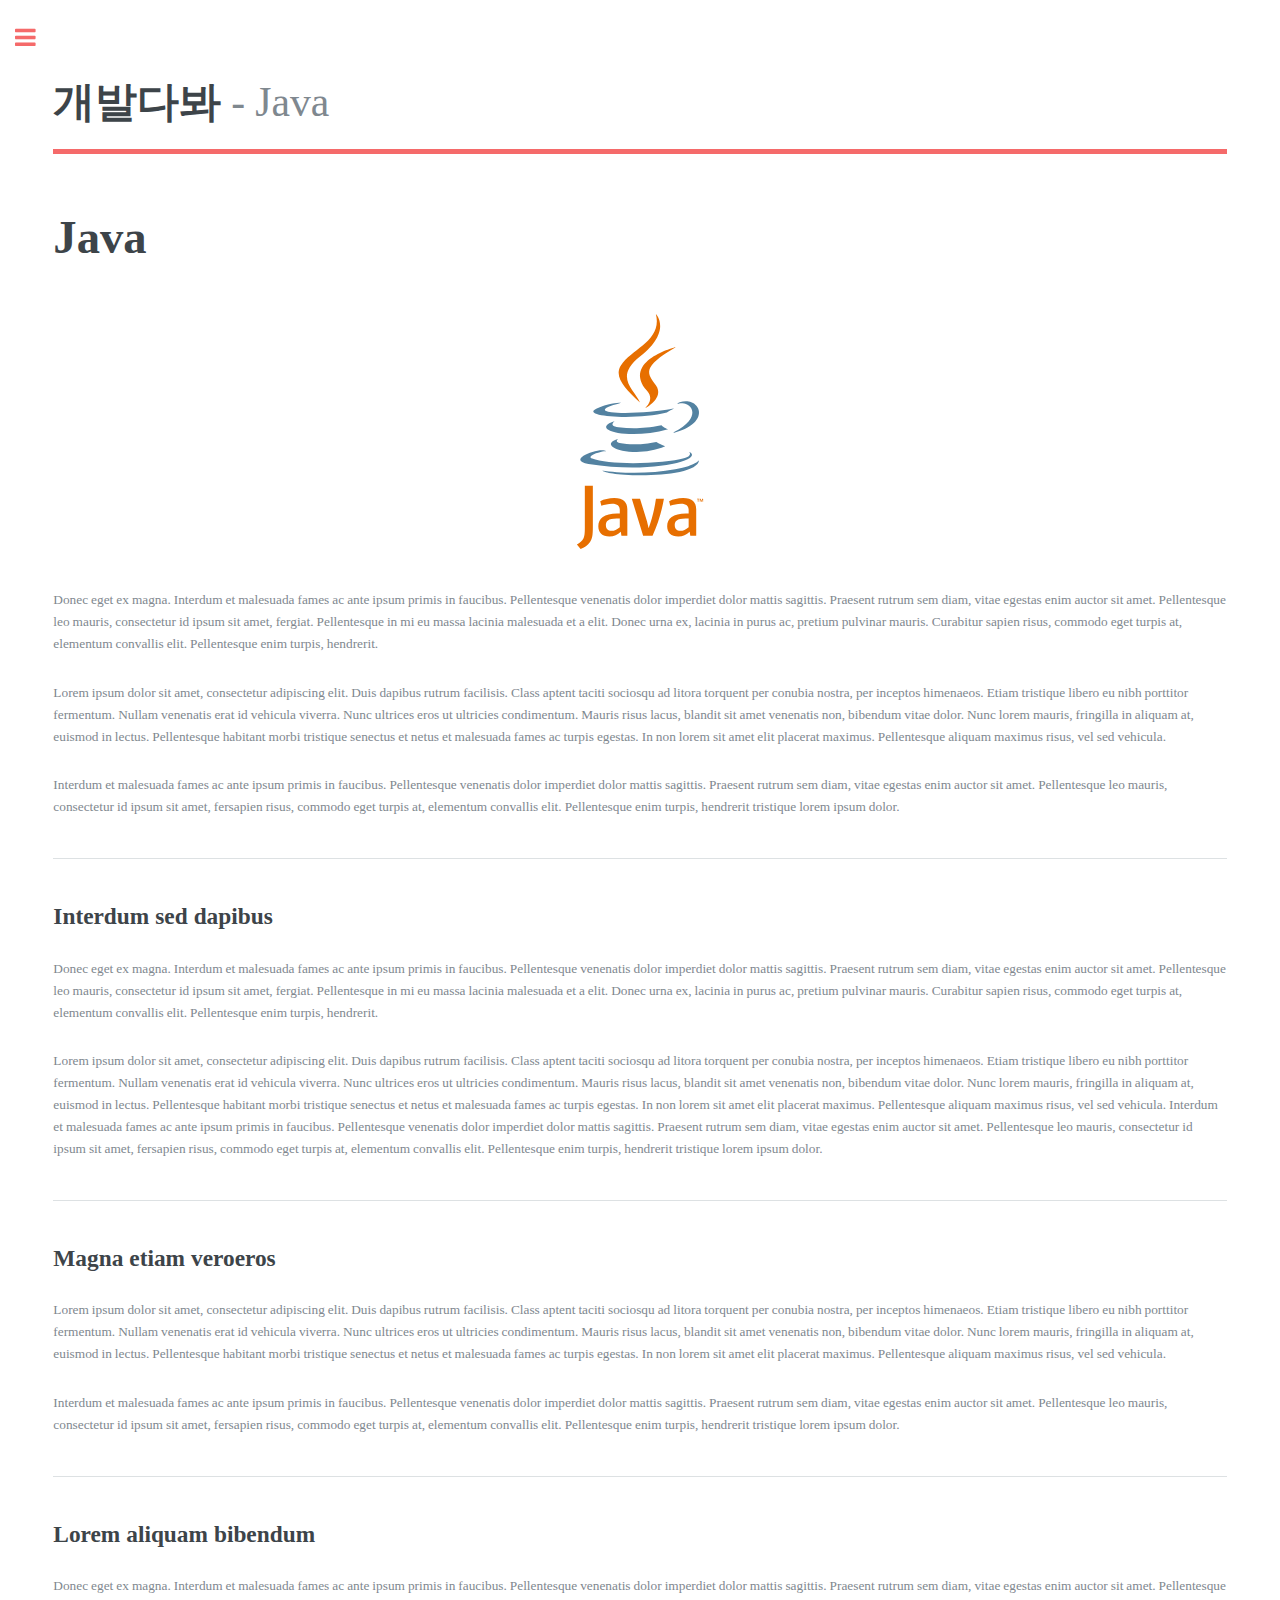
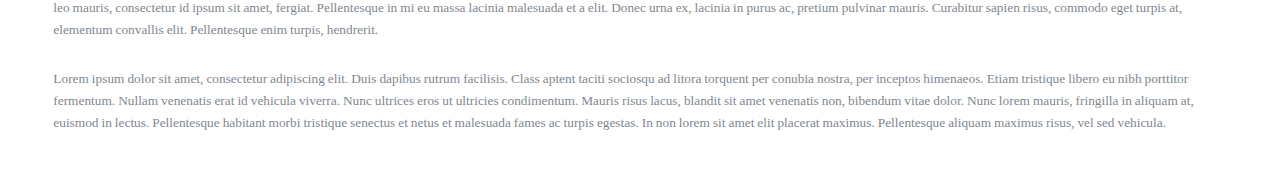
==== java/java_list.html @ fe4079e3 "사이드바메뉴 링크연동완료, 세부페이지 틀완성" ====
<!DOCTYPE HTML>
<!--
	Editorial by HTML5 UP
	html5up.net | @ajlkn
	Free for personal and commercial use under the CCA 3.0 license (html5up.net/license)
-->
<html>
<head>
    <title>개발다봐 - Java</title>
    <meta charset="utf-8"/>
    <meta name="viewport" content="width=device-width, initial-scale=1, user-scalable=no"/>
    <!--[if lte IE 8]>
    <script src="../assets/js/ie/html5shiv.js"></script><![endif]-->
    <link rel="stylesheet" href="../assets/css/main.css"/>
    <!--[if lte IE 9]>
    <link rel="stylesheet" href="../assets/css/ie9.css"/><![endif]-->
    <!--[if lte IE 8]>
    <link rel="stylesheet" href="../assets/css/ie8.css"/><![endif]-->
</head>
<body>

<!-- Wrapper -->
<div id="wrapper">

    <!-- Main -->
    <div id="main">
        <div class="inner">

            <!-- Header -->
            <header id="header">
                <a href="../index.html" class="logo"><strong>개발다봐</strong> - Java</a>
                <!--<ul class="icons">
                    <li><a href="#" class="icon fa-twitter"><span class="label">Twitter</span></a></li>
                    <li><a href="#" class="icon fa-facebook"><span class="label">Facebook</span></a></li>
                    <li><a href="#" class="icon fa-snapchat-ghost"><span class="label">Snapchat</span></a></li>
                    <li><a href="#" class="icon fa-instagram"><span class="label">Instagram</span></a></li>
                    <li><a href="#" class="icon fa-medium"><span class="label">Medium</span></a></li>
                </ul>-->
            </header>

            <!-- Content -->
            <section>
                <header class="main">
                    <h1>Java</h1>
                </header>

                <span class="image main"><img src="../images/java_list.svg" alt=""/></span>

                <p>Donec eget ex magna. Interdum et malesuada fames ac ante ipsum primis in faucibus. Pellentesque
                    venenatis dolor imperdiet dolor mattis sagittis. Praesent rutrum sem diam, vitae egestas enim auctor
                    sit amet. Pellentesque leo mauris, consectetur id ipsum sit amet, fergiat. Pellentesque in mi eu
                    massa lacinia malesuada et a elit. Donec urna ex, lacinia in purus ac, pretium pulvinar mauris.
                    Curabitur sapien risus, commodo eget turpis at, elementum convallis elit. Pellentesque enim turpis,
                    hendrerit.</p>
                <p>Lorem ipsum dolor sit amet, consectetur adipiscing elit. Duis dapibus rutrum facilisis. Class aptent
                    taciti sociosqu ad litora torquent per conubia nostra, per inceptos himenaeos. Etiam tristique
                    libero eu nibh porttitor fermentum. Nullam venenatis erat id vehicula viverra. Nunc ultrices eros ut
                    ultricies condimentum. Mauris risus lacus, blandit sit amet venenatis non, bibendum vitae dolor.
                    Nunc lorem mauris, fringilla in aliquam at, euismod in lectus. Pellentesque habitant morbi tristique
                    senectus et netus et malesuada fames ac turpis egestas. In non lorem sit amet elit placerat maximus.
                    Pellentesque aliquam maximus risus, vel sed vehicula.</p>
                <p>Interdum et malesuada fames ac ante ipsum primis in faucibus. Pellentesque venenatis dolor imperdiet
                    dolor mattis sagittis. Praesent rutrum sem diam, vitae egestas enim auctor sit amet. Pellentesque
                    leo mauris, consectetur id ipsum sit amet, fersapien risus, commodo eget turpis at, elementum
                    convallis elit. Pellentesque enim turpis, hendrerit tristique lorem ipsum dolor.</p>

                <hr class="major"/>

                <h2>Interdum sed dapibus</h2>
                <p>Donec eget ex magna. Interdum et malesuada fames ac ante ipsum primis in faucibus. Pellentesque
                    venenatis dolor imperdiet dolor mattis sagittis. Praesent rutrum sem diam, vitae egestas enim auctor
                    sit amet. Pellentesque leo mauris, consectetur id ipsum sit amet, fergiat. Pellentesque in mi eu
                    massa lacinia malesuada et a elit. Donec urna ex, lacinia in purus ac, pretium pulvinar mauris.
                    Curabitur sapien risus, commodo eget turpis at, elementum convallis elit. Pellentesque enim turpis,
                    hendrerit.</p>
                <p>Lorem ipsum dolor sit amet, consectetur adipiscing elit. Duis dapibus rutrum facilisis. Class aptent
                    taciti sociosqu ad litora torquent per conubia nostra, per inceptos himenaeos. Etiam tristique
                    libero eu nibh porttitor fermentum. Nullam venenatis erat id vehicula viverra. Nunc ultrices eros ut
                    ultricies condimentum. Mauris risus lacus, blandit sit amet venenatis non, bibendum vitae dolor.
                    Nunc lorem mauris, fringilla in aliquam at, euismod in lectus. Pellentesque habitant morbi tristique
                    senectus et netus et malesuada fames ac turpis egestas. In non lorem sit amet elit placerat maximus.
                    Pellentesque aliquam maximus risus, vel sed vehicula. Interdum et malesuada fames ac ante ipsum
                    primis in faucibus. Pellentesque venenatis dolor imperdiet dolor mattis sagittis. Praesent rutrum
                    sem diam, vitae egestas enim auctor sit amet. Pellentesque leo mauris, consectetur id ipsum sit
                    amet, fersapien risus, commodo eget turpis at, elementum convallis elit. Pellentesque enim turpis,
                    hendrerit tristique lorem ipsum dolor.</p>

                <hr class="major"/>

                <h2>Magna etiam veroeros</h2>
                <p>Lorem ipsum dolor sit amet, consectetur adipiscing elit. Duis dapibus rutrum facilisis. Class aptent
                    taciti sociosqu ad litora torquent per conubia nostra, per inceptos himenaeos. Etiam tristique
                    libero eu nibh porttitor fermentum. Nullam venenatis erat id vehicula viverra. Nunc ultrices eros ut
                    ultricies condimentum. Mauris risus lacus, blandit sit amet venenatis non, bibendum vitae dolor.
                    Nunc lorem mauris, fringilla in aliquam at, euismod in lectus. Pellentesque habitant morbi tristique
                    senectus et netus et malesuada fames ac turpis egestas. In non lorem sit amet elit placerat maximus.
                    Pellentesque aliquam maximus risus, vel sed vehicula.</p>
                <p>Interdum et malesuada fames ac ante ipsum primis in faucibus. Pellentesque venenatis dolor imperdiet
                    dolor mattis sagittis. Praesent rutrum sem diam, vitae egestas enim auctor sit amet. Pellentesque
                    leo mauris, consectetur id ipsum sit amet, fersapien risus, commodo eget turpis at, elementum
                    convallis elit. Pellentesque enim turpis, hendrerit tristique lorem ipsum dolor.</p>

                <hr class="major"/>

                <h2>Lorem aliquam bibendum</h2>
                <p>Donec eget ex magna. Interdum et malesuada fames ac ante ipsum primis in faucibus. Pellentesque
                    venenatis dolor imperdiet dolor mattis sagittis. Praesent rutrum sem diam, vitae egestas enim auctor
                    sit amet. Pellentesque leo mauris, consectetur id ipsum sit amet, fergiat. Pellentesque in mi eu
                    massa lacinia malesuada et a elit. Donec urna ex, lacinia in purus ac, pretium pulvinar mauris.
                    Curabitur sapien risus, commodo eget turpis at, elementum convallis elit. Pellentesque enim turpis,
                    hendrerit.</p>
                <p>Lorem ipsum dolor sit amet, consectetur adipiscing elit. Duis dapibus rutrum facilisis. Class aptent
                    taciti sociosqu ad litora torquent per conubia nostra, per inceptos himenaeos. Etiam tristique
                    libero eu nibh porttitor fermentum. Nullam venenatis erat id vehicula viverra. Nunc ultrices eros ut
                    ultricies condimentum. Mauris risus lacus, blandit sit amet venenatis non, bibendum vitae dolor.
                    Nunc lorem mauris, fringilla in aliquam at, euismod in lectus. Pellentesque habitant morbi tristique
                    senectus et netus et malesuada fames ac turpis egestas. In non lorem sit amet elit placerat maximus.
                    Pellentesque aliquam maximus risus, vel sed vehicula.</p>

            </section>

        </div>
    </div>

    <!-- Sidebar -->
    <div id="sidebar">
        <div class="inner">

            <!-- Search -->
            <section id="search" class="alt">
                <form method="post" action="#">
                    <input type="text" name="query" id="query" placeholder="Search"/>
                </form>
            </section>

            <!-- Menu -->
            <nav id="menu">
                <header class="major">
                    <h2>Menu</h2>
                </header>
                <ul>
                    <li><a href="../index.html">Homepage</a></li>
                    <li>
                        <span class="opener">Kotlin</span>
                        <ul>
                            <li><a href="../kotlin/kotlin_list.html">Kotlin 소개</a></li>
                            <li><a href="https://kotlinlang.org/docs/tutorials/">튜토리얼 (영어)</a></li>
                            <li><a href="http://import.re/kotlin_on_android/#1">허재위의 코틀린 설명 (한글)</a></li>
                            <li>
                                <a href="https://docs.google.com/document/d/1ReS3ep-hjxWA8kZi0YqDbEhCqTt29hG8P44aA9W0DM8/edit#heading=h.qaif7to7hypj">JakeWharton의
                                    문서 (영어)</a></li>
                            <li><a href="https://antonioleiva.com/kotlin/">Antonio Leiva의 강의 (영어)</a></li>
                        </ul>
                    </li>
                    <li>
                        <span class="opener">Scala</span>
                        <ul>
                            <li><a href="../scala/scala_list.html">Scala 소개</a></li>
                            <li><a href="http://docs.scala-lang.org/ko/tutorials/scala-for-java-programmers.html">튜토리얼
                                (한글)</a></li>
                            <li><a href="http://www.scala-lang.org/api/current/scala/index.html">API Docs (영어)</a></li>
                            <li><a href="https://twitter.github.io/scala_school/ko/">스칼라학교 (한글)</a></li>
                        </ul>
                    </li>
                    <li>
                        <span class="opener">Java</span>
                        <ul>
                            <li><a href="java_list.html">Java 소개</a></li>
                            <li><a href="http://docs.oracle.com/javase/tutorial/">튜토리얼 (오라클 - 영어)</a></li>
                            <li><a href="https://github.com/yakmoz/ref/blob/master/java/java%208%20tutorial.md">튜토리얼
                                (Java 8 - 한글)</a></li>
                            <li><a href="http://silverbullet.tistory.com/entry/java-%EA%B0%95%EC%A2%8C">자바정보 총 정리 사이트
                                (한글)</a></li>
                            <li><a href="http://50001.com/sub/forstart.htm">비전공자를 위한 자바 글 (한글)</a></li>
                            <li><a href="https://opentutorials.org/course/1223">생활코딩 (한글)</a></li>
                            <li><a href="http://cris.joongbu.ac.kr/course/java/">실전예제로 배우는 자바 프로그래밍 (한글)</a></li>
                            <!-- Framework -->
                            <hr>
                            Framework
                            <li><a href="http://ooz.co.kr/170">Spring Framework 배우기 (한글)</a></li>
                            <li>
                                <a href="http://iam1492.tistory.com/entry/Play-framework%EC%9C%BC%EB%A1%9C-%EB%B8%94%EB%A1%9C%EA%B7%B8-%EA%B0%9C%EB%B0%9C%ED%95%98%EA%B8%B0-1">Play
                                    Framework 배우기 (한글)</a></li>
                        </ul>
                    </li>
                    <li>
                        <span class="opener">JavaScript</span>
                        <ul>
                            <!-- JavaScript -->
                            <li><a href="../javascript/javascript_list.html">JavaScript 소개</a></li>
                            <li><a href="https://developer.mozilla.org/ko/docs/A_re-introduction_to_JavaScript">MDN -
                                자바스크립트 재입문 (한글지원)</a></li>
                            <li><a href="https://opentutorials.org/course/743">JavaScript 생활코딩 (한글)</a></li>
                            <li><a href="https://www.w3schools.com/js/">JavaScript W3School - 튜토리얼 (영어)</a></li>

                            <!-- JQuery -->
                            <hr>
                            JQuery
                            <li><a href="http://api.jquery.com/">JQuery API 홈페이지 (영어)</a></li>
                            <li><a href="https://opentutorials.org/course/53">JQuery 생활코딩 (한글)</a></li>
                            <li><a href="https://www.w3schools.com/jquery/">JQuery W3School - 튜토리얼 (영어)</a></li>

                            <!-- Angular JS -->
                            <hr>
                            Angular JS
                            <li><a href="http://visualize.tistory.com/442">Angular JS 란? (한글)</a></li>
                            <li><a href="https://angular.io/docs/ts/latest/quickstart.html">Angular JS 튜토리얼 (영어)</a>
                            </li>
                            <li><a href="https://www.w3schools.com/angular/default.asp">Angular JS W3School - 튜토리얼
                                (영어)</a></li>

                            <!-- React JS -->
                            <hr>
                            React JS
                            <li><a href="https://velopert.com/reactjs-tutorials">React JS 강좌 (한글)</a></li>
                            <li><a href="https://facebook.github.io/react/tutorial/tutorial.html">React JS 튜토리얼(영어)</a>
                            </li>

                            <!-- Vue JS -->
                            <hr>
                            Vue JS
                            <li><a href="https://kr.vuejs.org/v2/guide/">Vue JS 시작하기 (한글)</a></li>
                            <li><a href="https://velopert.com/vuejs-tutorials">Vue JS 강좌 (한글)</a></li>

                            <!-- Node JS -->
                            <hr>
                            Node JS
                            <li><a href="https://nodejs.org/ko/docs/">Node JS 튜토리얼(한글)</a></li>
                            <li><a href="https://velopert.com/node-js-tutorials">Node JS 와 Express JS 강좌 (한글)</a></li>

                            <!-- SASS -->
                            <hr>
                            SASS
                            <li><a href="https://velopert.com/1712">SASS 란? (한글)</a></li>
                        </ul>
                    </li>
                    <li>
                        <span class="opener">Python</span>
                        <ul>
                            <li><a href="../python/python_list.html">Python 소개</a></li>
                            <li><a href="https://tutorial.djangogirls.org/ko/python_introduction/">Python 시작하기 (한글)</a>
                            </li>
                            <li><a href="https://www.codecademy.com/ko/tracks/python-ko">Python 코드아카데미 (한글)</a></li>
                            <li>
                                <a href="https://www.inflearn.com/course/%ED%8C%8C%EC%9D%B4%EC%8D%AC-%EA%B0%95%EC%A2%8C/">Python
                                    강좌 (한글, 영상)</a></li>
                            <li><a href="http://byteofpython-korean.sourceforge.net/byte_of_python.html">A Byte of
                                Python (한글)</a></li>
                            <li><a href="https://www.youtube.com/watch?v=wnV7v93S9HQ">Python 유튜브 강좌 (한글, 영상)</a></li>

                            <!-- Framework -->
                            <hr>
                            Framework
                            <li><a href="https://tutorial.djangogirls.org/ko/django/">Django Framework 란? (한글)</a></li>
                        </ul>
                    </li>
                    <li>
                        <span class="opener">PHP</span>
                        <ul>
                            <li><a href="../php/php_list.html">PHP 소개</a></li>
                            <li><a href="https://opentutorials.org/index.php/course/62">PHP 생활코딩 (한글)</a></li>
                            <li><a href="https://www.w3schools.com/php/default.asp">PHP 5 W3School 튜토리얼 (영어)</a></li>
                            <li><a href="http://www.tutorialspoint.com/php7/">PHP 7 튜토리얼 (영어)</a></li>
                            <li><a href="https://www.codecademy.com/learn/php">PHP 코드아카데미 (영어)</a></li>

                            <!-- Framework -->
                            <hr>
                            Framework
                            <li><a href="https://www.slideshare.net/findstar/xecon2014-laravel">Laravel Framework 란? (한글, 실습가능)</a></li>
                            <li><a href="https://laravel.com/docs/5.4/">Laravel Framework (영어, 업데이트반영이 빠름)</a></li>
                            <li><a href="https://www.laravel.co.kr/">Laravel 코리아 (한글, 업데이트반영이 늦음)</a></li>
                            <li><a href="https://laravel.kr/">Laravel 코리아 커뮤니티 (한글, 업데이트반영이 늦음)</a></li>
                        </ul>
                    </li>
                </ul>
            </nav>

            <!-- Section -->
            <section>
                <header class="major">
                    <h2>개발 작업물</h2>
                </header>
                <div class="mini-posts">
                    <article>
                        <a href="https://play.google.com/store/apps/details?id=com.jjsoft.android.simplescheduler&hl=ko"
                           class="image"><img src="../images/simple_scheduler.webp" alt=""/></a>
                        <p>안드로이드 어플 - 심간표(심플 시간표)</p>
                    </article>
                    <!--<article>
                        <a href="#" class="image"><img src="images/pic08.jpg" alt=""/></a>
                        <p>안드로이드 어플</p>
                    </article>
                    <article>
                        <a href="#" class="image"><img src="images/pic09.jpg" alt=""/></a>
                        <p>안드로이드 어플 - 심간표</p>
                    </article>-->
                </div>
                <!--<ul class="actions">
                    <li><a href="#" class="button">More</a></li>
                </ul>-->
            </section>

            <!-- Section -->
            <section>
                <header class="major">
                    <h2>개발자 정보</h2>
                </header>
                <p>가천대학교를 다니는 컴퓨터공학과 학생입니다. IT 산업체를 다니며 실력을 쌓았습니다.</p>
                <div> 사용 경력 <br/>
                    Microsoft SQL Server, MySQL, MariaDB, PostgreSQL, SQLite 데이터베이스 사용 경력 有 <br/>
                    PowerBuilder 프로그램 전문적으로 개발 및 유지보수 능숙 <br/>
                    Android App(안드로이드 앱) 전문적으로 개발 및 유지보수 가능 <br/>
                    윈도우프로그램 (C#...etc) 개발 및 유지보수 가능 <br/>
                    HTML, CSS, Java(Spring Framework), JavaScript, PHP 개발 및 유지보수 가능 <br/>
                    Scala(Play Framework), Kotlin(Android) 개발 및 유지보수 가능 <br/>
                    ERP, WMS, SAP 등의 기업용 프로그램과의 연동 경험 다수 보유
                </div>
                <br/>
                <ul class="contact">
                    <li class="fa-envelope-o"><a href="#">jerryjung2929@gmail.com</a></li>
                    <li class="fa-phone">(010) 0000-0000</li>
                    <li class="fa-home">대한민국 경기도 수원시<br/>
                        어딘가..
                    </li>
                </ul>
            </section>

            <!-- Footer -->
            <footer id="footer">
                <p class="copyright">&copy; <a href="https://html5up.net">HTML5 UP</a> 에서 제공하는 오픈소스 템플릿을 사용하였습니다.</p>
            </footer>

        </div>
    </div>
</div>

<!-- Scripts -->
<script src="../assets/js/jquery.min.js"></script>
<script src="../assets/js/skel.min.js"></script>
<script src="../assets/js/util.js"></script>
<!--[if lte IE 8]>
<script src="../assets/js/ie/respond.min.js"></script><![endif]-->
<script src="../assets/js/main.js"></script>

</body>
</html>
---- assets/css/main.css ----
@import url(font-awesome.min.css);
@import url("https://fonts.googleapis.com/css?family=Open+Sans:400,600,400italic,600italic|Roboto+Slab:400,700");

/*
	Editorial by HTML5 UP
	html5up.net | @ajlkn
	Free for personal and commercial use under the CCA 3.0 license (html5up.net/license)
*/

/* Reset */

html, body, div, span, applet, object, iframe, h1, h2, h3, h4, h5, h6, p, blockquote, pre, a, abbr, acronym, address, big, cite, code, del, dfn, em, img, ins, kbd, q, s, samp, small, strike, strong, sub, sup, tt, var, b, u, i, center, dl, dt, dd, ol, ul, li, fieldset, form, label, legend, table, caption, tbody, tfoot, thead, tr, th, td, article, aside, canvas, details, embed, figure, figcaption, footer, header, hgroup, menu, nav, output, ruby, section, summary, time, mark, audio, video {
    margin: 0;
    padding: 0;
    border: 0;
    font-size: 100%;
    font: inherit;
    vertical-align: baseline;
}

article, aside, details, figcaption, figure, footer, header, hgroup, menu, nav, section {
    display: block;
}

body {
    line-height: 1;
}

ol, ul {
    list-style: none;
}

blockquote, q {
    quotes: none;
}

blockquote:before, blockquote:after, q:before, q:after {
    content: '';
    content: none;
}

table {
    border-collapse: collapse;
    border-spacing: 0;
}

body {
    -webkit-text-size-adjust: none;
}

/* Box Model */

*, *:before, *:after {
    -moz-box-sizing: border-box;
    -webkit-box-sizing: border-box;
    box-sizing: border-box;
}

/* Grid */

.row {
    border-bottom: solid 1px transparent;
    -moz-box-sizing: border-box;
    -webkit-box-sizing: border-box;
    box-sizing: border-box;
}

.row > * {
    float: left;
    -moz-box-sizing: border-box;
    -webkit-box-sizing: border-box;
    box-sizing: border-box;
}

.row:after, .row:before {
    content: '';
    display: block;
    clear: both;
    height: 0;
}

.row.uniform > * > :first-child {
    margin-top: 0;
}

.row.uniform > * > :last-child {
    margin-bottom: 0;
}

.row.\30 \25 > * {
    padding: 0 0 0 0em;
}

.row.\30 \25 {
    margin: 0 0 -1px 0em;
}

.row.uniform.\30 \25 > * {
    padding: 0em 0 0 0em;
}

.row.uniform.\30 \25 {
    margin: 0em 0 -1px 0em;
}

.row > * {
    padding: 0 0 0 1.5em;
}

.row {
    margin: 0 0 -1px -1.5em;
}

.row.uniform > * {
    padding: 1.5em 0 0 1.5em;
}

.row.uniform {
    margin: -1.5em 0 -1px -1.5em;
}

.row.\32

00
\25 > * {
    padding: 0 0 0 3em;
}

.row.\32

00
\25 {
    margin: 0 0 -1px -3em;
}

.row.uniform.\32

00
\25 > * {
    padding: 3em 0 0 3em;
}

.row.uniform.\32

00
\25 {
    margin: -3em 0 -1px -3em;
}

.row.\31

50
\25 > * {
    padding: 0 0 0 2.25em;
}

.row.\31

50
\25 {
    margin: 0 0 -1px -2.25em;
}

.row.uniform.\31

50
\25 > * {
    padding: 2.25em 0 0 2.25em;
}

.row.uniform.\31

50
\25 {
    margin: -2.25em 0 -1px -2.25em;
}

.row.\35

0
\25 > * {
    padding: 0 0 0 0.75em;
}

.row.\35

0
\25 {
    margin: 0 0 -1px -0.75em;
}

.row.uniform.\35

0
\25 > * {
    padding: 0.75em 0 0 0.75em;
}

.row.uniform.\35

0
\25 {
    margin: -0.75em 0 -1px -0.75em;
}

.row.\32

5
\25 > * {
    padding: 0 0 0 0.375em;
}

.row.\32

5
\25 {
    margin: 0 0 -1px -0.375em;
}

.row.uniform.\32

5
\25 > * {
    padding: 0.375em 0 0 0.375em;
}

.row.uniform.\32

5
\25 {
    margin: -0.375em 0 -1px -0.375em;
}

.\31

2
u, .\31

2
u\24 {
    width: 100%;
    clear: none;
    margin-left: 0;
}

.\31

1
u, .\31

1
u\24 {
    width: 91.6666666667%;
    clear: none;
    margin-left: 0;
}

.\31

0
u, .\31

0
u\24 {
    width: 83.3333333333%;
    clear: none;
    margin-left: 0;
}

.\39 u, .\39 u\24 {
    width: 75%;
    clear: none;
    margin-left: 0;
}

.\38 u, .\38 u\24 {
    width: 66.6666666667%;
    clear: none;
    margin-left: 0;
}

.\37 u, .\37 u\24 {
    width: 58.3333333333%;
    clear: none;
    margin-left: 0;
}

.\36 u, .\36 u\24 {
    width: 50%;
    clear: none;
    margin-left: 0;
}

.\35 u, .\35 u\24 {
    width: 41.6666666667%;
    clear: none;
    margin-left: 0;
}

.\34 u, .\34 u\24 {
    width: 33.3333333333%;
    clear: none;
    margin-left: 0;
}

.\33 u, .\33 u\24 {
    width: 25%;
    clear: none;
    margin-left: 0;
}

.\32 u, .\32 u\24 {
    width: 16.6666666667%;
    clear: none;
    margin-left: 0;
}

.\31 u, .\31 u\24 {
    width: 8.3333333333%;
    clear: none;
    margin-left: 0;
}

.\31

2
u\24 + *,
.\31

1
u\24 + *,
.\31

0
u\24 + *,
.\39 u\24 + *,
.\38 u\24 + *,
.\37 u\24 + *,
.\36 u\24 + *,
.\35 u\24 + *,
.\34 u\24 + *,
.\33 u\24 + *,
.\32 u\24 + *,
.\31 u\24 + * {
    clear: left;
}

.\-11u {
    margin-left: 91.66667%;
}

.\-10u {
    margin-left: 83.33333%;
}

.\-9u {
    margin-left: 75%;
}

.\-8u {
    margin-left: 66.66667%;
}

.\-7u {
    margin-left: 58.33333%;
}

.\-6u {
    margin-left: 50%;
}

.\-5u {
    margin-left: 41.66667%;
}

.\-4u {
    margin-left: 33.33333%;
}

.\-3u {
    margin-left: 25%;
}

.\-2u {
    margin-left: 16.66667%;
}

.\-1u {
    margin-left: 8.33333%;
}

@media screen and (max-width: 1680px) {

    .row > * {
        padding: 0 0 0 1.5em;
    }

    .row {
        margin: 0 0 -1px -1.5em;
    }

    .row.uniform > * {
        padding: 1.5em 0 0 1.5em;
    }

    .row.uniform {
        margin: -1.5em 0 -1px -1.5em;
    }

    .row.\32

00\25 > * {
      padding: 0 0 0 3em;
  }

    .row.\32

00\25 {
      margin: 0 0 -1px -3em;
  }

    .row.uniform.\32

00\25 > * {
      padding: 3em 0 0 3em;
  }

    .row.uniform.\32

00\25 {
      margin: -3em 0 -1px -3em;
  }

    .row.\31

50\25 > * {
      padding: 0 0 0 2.25em;
  }

    .row.\31

50\25 {
      margin: 0 0 -1px -2.25em;
  }

    .row.uniform.\31

50\25 > * {
      padding: 2.25em 0 0 2.25em;
  }

    .row.uniform.\31

50\25 {
      margin: -2.25em 0 -1px -2.25em;
  }

    .row.\35

0\25 > * {
     padding: 0 0 0 0.75em;
 }

    .row.\35

0\25 {
     margin: 0 0 -1px -0.75em;
 }

    .row.uniform.\35

0\25 > * {
     padding: 0.75em 0 0 0.75em;
 }

    .row.uniform.\35

0\25 {
     margin: -0.75em 0 -1px -0.75em;
 }

    .row.\32

5\25 > * {
     padding: 0 0 0 0.375em;
 }

    .row.\32

5\25 {
     margin: 0 0 -1px -0.375em;
 }

    .row.uniform.\32

5\25 > * {
     padding: 0.375em 0 0 0.375em;
 }

    .row.uniform.\32

5\25 {
     margin: -0.375em 0 -1px -0.375em;
 }

    .\31

2u\28xlarge\29, .\31

2u\24\28xlarge\29 {
     width: 100%;
     clear: none;
     margin-left: 0;
 }

    .\31

1u\28xlarge\29, .\31

1u\24\28xlarge\29 {
     width: 91.6666666667%;
     clear: none;
     margin-left: 0;
 }

    .\31

0u\28xlarge\29, .\31

0u\24\28xlarge\29 {
     width: 83.3333333333%;
     clear: none;
     margin-left: 0;
 }

    .\39 u\28xlarge\29, .\39 u\24\28xlarge\29 {
        width: 75%;
        clear: none;
        margin-left: 0;
    }

    .\38 u\28xlarge\29, .\38 u\24\28xlarge\29 {
        width: 66.6666666667%;
        clear: none;
        margin-left: 0;
    }

    .\37 u\28xlarge\29, .\37 u\24\28xlarge\29 {
        width: 58.3333333333%;
        clear: none;
        margin-left: 0;
    }

    .\36 u\28xlarge\29, .\36 u\24\28xlarge\29 {
        width: 50%;
        clear: none;
        margin-left: 0;
    }

    .\35 u\28xlarge\29, .\35 u\24\28xlarge\29 {
        width: 41.6666666667%;
        clear: none;
        margin-left: 0;
    }

    .\34 u\28xlarge\29, .\34 u\24\28xlarge\29 {
        width: 33.3333333333%;
        clear: none;
        margin-left: 0;
    }

    .\33 u\28xlarge\29, .\33 u\24\28xlarge\29 {
        width: 25%;
        clear: none;
        margin-left: 0;
    }

    .\32 u\28xlarge\29, .\32 u\24\28xlarge\29 {
        width: 16.6666666667%;
        clear: none;
        margin-left: 0;
    }

    .\31 u\28xlarge\29, .\31 u\24\28xlarge\29 {
        width: 8.3333333333%;
        clear: none;
        margin-left: 0;
    }

    .\31

2u\24\28xlarge\29 + *,
 .\31

1u\24\28xlarge\29 + *,
 .\31

0u\24\28xlarge\29 + *,
 .\39 u\24\28xlarge\29 + *,
 .\38 u\24\28xlarge\29 + *,
 .\37 u\24\28xlarge\29 + *,
 .\36 u\24\28xlarge\29 + *,
 .\35 u\24\28xlarge\29 + *,
 .\34 u\24\28xlarge\29 + *,
 .\33 u\24\28xlarge\29 + *,
 .\32 u\24\28xlarge\29 + *,
 .\31 u\24\28xlarge\29 + * {
     clear: left;
 }

    .\-11u\28xlarge\29 {
        margin-left: 91.66667%;
    }

    .\-10u\28xlarge\29 {
        margin-left: 83.33333%;
    }

    .\-9u\28xlarge\29 {
        margin-left: 75%;
    }

    .\-8u\28xlarge\29 {
        margin-left: 66.66667%;
    }

    .\-7u\28xlarge\29 {
        margin-left: 58.33333%;
    }

    .\-6u\28xlarge\29 {
        margin-left: 50%;
    }

    .\-5u\28xlarge\29 {
        margin-left: 41.66667%;
    }

    .\-4u\28xlarge\29 {
        margin-left: 33.33333%;
    }

    .\-3u\28xlarge\29 {
        margin-left: 25%;
    }

    .\-2u\28xlarge\29 {
        margin-left: 16.66667%;
    }

    .\-1u\28xlarge\29 {
        margin-left: 8.33333%;
    }

}

@media screen and (max-width: 1280px) {

    .row > * {
        padding: 0 0 0 1.5em;
    }

    .row {
        margin: 0 0 -1px -1.5em;
    }

    .row.uniform > * {
        padding: 1.5em 0 0 1.5em;
    }

    .row.uniform {
        margin: -1.5em 0 -1px -1.5em;
    }

    .row.\32

00\25 > * {
      padding: 0 0 0 3em;
  }

    .row.\32

00\25 {
      margin: 0 0 -1px -3em;
  }

    .row.uniform.\32

00\25 > * {
      padding: 3em 0 0 3em;
  }

    .row.uniform.\32

00\25 {
      margin: -3em 0 -1px -3em;
  }

    .row.\31

50\25 > * {
      padding: 0 0 0 2.25em;
  }

    .row.\31

50\25 {
      margin: 0 0 -1px -2.25em;
  }

    .row.uniform.\31

50\25 > * {
      padding: 2.25em 0 0 2.25em;
  }

    .row.uniform.\31

50\25 {
      margin: -2.25em 0 -1px -2.25em;
  }

    .row.\35

0\25 > * {
     padding: 0 0 0 0.75em;
 }

    .row.\35

0\25 {
     margin: 0 0 -1px -0.75em;
 }

    .row.uniform.\35

0\25 > * {
     padding: 0.75em 0 0 0.75em;
 }

    .row.uniform.\35

0\25 {
     margin: -0.75em 0 -1px -0.75em;
 }

    .row.\32

5\25 > * {
     padding: 0 0 0 0.375em;
 }

    .row.\32

5\25 {
     margin: 0 0 -1px -0.375em;
 }

    .row.uniform.\32

5\25 > * {
     padding: 0.375em 0 0 0.375em;
 }

    .row.uniform.\32

5\25 {
     margin: -0.375em 0 -1px -0.375em;
 }

    .\31

2u\28large\29, .\31

2u\24\28large\29 {
     width: 100%;
     clear: none;
     margin-left: 0;
 }

    .\31

1u\28large\29, .\31

1u\24\28large\29 {
     width: 91.6666666667%;
     clear: none;
     margin-left: 0;
 }

    .\31

0u\28large\29, .\31

0u\24\28large\29 {
     width: 83.3333333333%;
     clear: none;
     margin-left: 0;
 }

    .\39 u\28large\29, .\39 u\24\28large\29 {
        width: 75%;
        clear: none;
        margin-left: 0;
    }

    .\38 u\28large\29, .\38 u\24\28large\29 {
        width: 66.6666666667%;
        clear: none;
        margin-left: 0;
    }

    .\37 u\28large\29, .\37 u\24\28large\29 {
        width: 58.3333333333%;
        clear: none;
        margin-left: 0;
    }

    .\36 u\28large\29, .\36 u\24\28large\29 {
        width: 50%;
        clear: none;
        margin-left: 0;
    }

    .\35 u\28large\29, .\35 u\24\28large\29 {
        width: 41.6666666667%;
        clear: none;
        margin-left: 0;
    }

    .\34 u\28large\29, .\34 u\24\28large\29 {
        width: 33.3333333333%;
        clear: none;
        margin-left: 0;
    }

    .\33 u\28large\29, .\33 u\24\28large\29 {
        width: 25%;
        clear: none;
        margin-left: 0;
    }

    .\32 u\28large\29, .\32 u\24\28large\29 {
        width: 16.6666666667%;
        clear: none;
        margin-left: 0;
    }

    .\31 u\28large\29, .\31 u\24\28large\29 {
        width: 8.3333333333%;
        clear: none;
        margin-left: 0;
    }

    .\31

2u\24\28large\29 + *,
 .\31

1u\24\28large\29 + *,
 .\31

0u\24\28large\29 + *,
 .\39 u\24\28large\29 + *,
 .\38 u\24\28large\29 + *,
 .\37 u\24\28large\29 + *,
 .\36 u\24\28large\29 + *,
 .\35 u\24\28large\29 + *,
 .\34 u\24\28large\29 + *,
 .\33 u\24\28large\29 + *,
 .\32 u\24\28large\29 + *,
 .\31 u\24\28large\29 + * {
     clear: left;
 }

    .\-11u\28large\29 {
        margin-left: 91.66667%;
    }

    .\-10u\28large\29 {
        margin-left: 83.33333%;
    }

    .\-9u\28large\29 {
        margin-left: 75%;
    }

    .\-8u\28large\29 {
        margin-left: 66.66667%;
    }

    .\-7u\28large\29 {
        margin-left: 58.33333%;
    }

    .\-6u\28large\29 {
        margin-left: 50%;
    }

    .\-5u\28large\29 {
        margin-left: 41.66667%;
    }

    .\-4u\28large\29 {
        margin-left: 33.33333%;
    }

    .\-3u\28large\29 {
        margin-left: 25%;
    }

    .\-2u\28large\29 {
        margin-left: 16.66667%;
    }

    .\-1u\28large\29 {
        margin-left: 8.33333%;
    }

}

@media screen and (max-width: 980px) {

    .row > * {
        padding: 0 0 0 1.5em;
    }

    .row {
        margin: 0 0 -1px -1.5em;
    }

    .row.uniform > * {
        padding: 1.5em 0 0 1.5em;
    }

    .row.uniform {
        margin: -1.5em 0 -1px -1.5em;
    }

    .row.\32

00\25 > * {
      padding: 0 0 0 3em;
  }

    .row.\32

00\25 {
      margin: 0 0 -1px -3em;
  }

    .row.uniform.\32

00\25 > * {
      padding: 3em 0 0 3em;
  }

    .row.uniform.\32

00\25 {
      margin: -3em 0 -1px -3em;
  }

    .row.\31

50\25 > * {
      padding: 0 0 0 2.25em;
  }

    .row.\31

50\25 {
      margin: 0 0 -1px -2.25em;
  }

    .row.uniform.\31

50\25 > * {
      padding: 2.25em 0 0 2.25em;
  }

    .row.uniform.\31

50\25 {
      margin: -2.25em 0 -1px -2.25em;
  }

    .row.\35

0\25 > * {
     padding: 0 0 0 0.75em;
 }

    .row.\35

0\25 {
     margin: 0 0 -1px -0.75em;
 }

    .row.uniform.\35

0\25 > * {
     padding: 0.75em 0 0 0.75em;
 }

    .row.uniform.\35

0\25 {
     margin: -0.75em 0 -1px -0.75em;
 }

    .row.\32

5\25 > * {
     padding: 0 0 0 0.375em;
 }

    .row.\32

5\25 {
     margin: 0 0 -1px -0.375em;
 }

    .row.uniform.\32

5\25 > * {
     padding: 0.375em 0 0 0.375em;
 }

    .row.uniform.\32

5\25 {
     margin: -0.375em 0 -1px -0.375em;
 }

    .\31

2u\28medium\29, .\31

2u\24\28medium\29 {
     width: 100%;
     clear: none;
     margin-left: 0;
 }

    .\31

1u\28medium\29, .\31

1u\24\28medium\29 {
     width: 91.6666666667%;
     clear: none;
     margin-left: 0;
 }

    .\31

0u\28medium\29, .\31

0u\24\28medium\29 {
     width: 83.3333333333%;
     clear: none;
     margin-left: 0;
 }

    .\39 u\28medium\29, .\39 u\24\28medium\29 {
        width: 75%;
        clear: none;
        margin-left: 0;
    }

    .\38 u\28medium\29, .\38 u\24\28medium\29 {
        width: 66.6666666667%;
        clear: none;
        margin-left: 0;
    }

    .\37 u\28medium\29, .\37 u\24\28medium\29 {
        width: 58.3333333333%;
        clear: none;
        margin-left: 0;
    }

    .\36 u\28medium\29, .\36 u\24\28medium\29 {
        width: 50%;
        clear: none;
        margin-left: 0;
    }

    .\35 u\28medium\29, .\35 u\24\28medium\29 {
        width: 41.6666666667%;
        clear: none;
        margin-left: 0;
    }

    .\34 u\28medium\29, .\34 u\24\28medium\29 {
        width: 33.3333333333%;
        clear: none;
        margin-left: 0;
    }

    .\33 u\28medium\29, .\33 u\24\28medium\29 {
        width: 25%;
        clear: none;
        margin-left: 0;
    }

    .\32 u\28medium\29, .\32 u\24\28medium\29 {
        width: 16.6666666667%;
        clear: none;
        margin-left: 0;
    }

    .\31 u\28medium\29, .\31 u\24\28medium\29 {
        width: 8.3333333333%;
        clear: none;
        margin-left: 0;
    }

    .\31

2u\24\28medium\29 + *,
 .\31

1u\24\28medium\29 + *,
 .\31

0u\24\28medium\29 + *,
 .\39 u\24\28medium\29 + *,
 .\38 u\24\28medium\29 + *,
 .\37 u\24\28medium\29 + *,
 .\36 u\24\28medium\29 + *,
 .\35 u\24\28medium\29 + *,
 .\34 u\24\28medium\29 + *,
 .\33 u\24\28medium\29 + *,
 .\32 u\24\28medium\29 + *,
 .\31 u\24\28medium\29 + * {
     clear: left;
 }

    .\-11u\28medium\29 {
        margin-left: 91.66667%;
    }

    .\-10u\28medium\29 {
        margin-left: 83.33333%;
    }

    .\-9u\28medium\29 {
        margin-left: 75%;
    }

    .\-8u\28medium\29 {
        margin-left: 66.66667%;
    }

    .\-7u\28medium\29 {
        margin-left: 58.33333%;
    }

    .\-6u\28medium\29 {
        margin-left: 50%;
    }

    .\-5u\28medium\29 {
        margin-left: 41.66667%;
    }

    .\-4u\28medium\29 {
        margin-left: 33.33333%;
    }

    .\-3u\28medium\29 {
        margin-left: 25%;
    }

    .\-2u\28medium\29 {
        margin-left: 16.66667%;
    }

    .\-1u\28medium\29 {
        margin-left: 8.33333%;
    }

}

@media screen and (max-width: 736px) {

    .row > * {
        padding: 0 0 0 1.5em;
    }

    .row {
        margin: 0 0 -1px -1.5em;
    }

    .row.uniform > * {
        padding: 1.5em 0 0 1.5em;
    }

    .row.uniform {
        margin: -1.5em 0 -1px -1.5em;
    }

    .row.\32

00\25 > * {
      padding: 0 0 0 3em;
  }

    .row.\32

00\25 {
      margin: 0 0 -1px -3em;
  }

    .row.uniform.\32

00\25 > * {
      padding: 3em 0 0 3em;
  }

    .row.uniform.\32

00\25 {
      margin: -3em 0 -1px -3em;
  }

    .row.\31

50\25 > * {
      padding: 0 0 0 2.25em;
  }

    .row.\31

50\25 {
      margin: 0 0 -1px -2.25em;
  }

    .row.uniform.\31

50\25 > * {
      padding: 2.25em 0 0 2.25em;
  }

    .row.uniform.\31

50\25 {
      margin: -2.25em 0 -1px -2.25em;
  }

    .row.\35

0\25 > * {
     padding: 0 0 0 0.75em;
 }

    .row.\35

0\25 {
     margin: 0 0 -1px -0.75em;
 }

    .row.uniform.\35

0\25 > * {
     padding: 0.75em 0 0 0.75em;
 }

    .row.uniform.\35

0\25 {
     margin: -0.75em 0 -1px -0.75em;
 }

    .row.\32

5\25 > * {
     padding: 0 0 0 0.375em;
 }

    .row.\32

5\25 {
     margin: 0 0 -1px -0.375em;
 }

    .row.uniform.\32

5\25 > * {
     padding: 0.375em 0 0 0.375em;
 }

    .row.uniform.\32

5\25 {
     margin: -0.375em 0 -1px -0.375em;
 }

    .\31

2u\28small\29, .\31

2u\24\28small\29 {
     width: 100%;
     clear: none;
     margin-left: 0;
 }

    .\31

1u\28small\29, .\31

1u\24\28small\29 {
     width: 91.6666666667%;
     clear: none;
     margin-left: 0;
 }

    .\31

0u\28small\29, .\31

0u\24\28small\29 {
     width: 83.3333333333%;
     clear: none;
     margin-left: 0;
 }

    .\39 u\28small\29, .\39 u\24\28small\29 {
        width: 75%;
        clear: none;
        margin-left: 0;
    }

    .\38 u\28small\29, .\38 u\24\28small\29 {
        width: 66.6666666667%;
        clear: none;
        margin-left: 0;
    }

    .\37 u\28small\29, .\37 u\24\28small\29 {
        width: 58.3333333333%;
        clear: none;
        margin-left: 0;
    }

    .\36 u\28small\29, .\36 u\24\28small\29 {
        width: 50%;
        clear: none;
        margin-left: 0;
    }

    .\35 u\28small\29, .\35 u\24\28small\29 {
        width: 41.6666666667%;
        clear: none;
        margin-left: 0;
    }

    .\34 u\28small\29, .\34 u\24\28small\29 {
        width: 33.3333333333%;
        clear: none;
        margin-left: 0;
    }

    .\33 u\28small\29, .\33 u\24\28small\29 {
        width: 25%;
        clear: none;
        margin-left: 0;
    }

    .\32 u\28small\29, .\32 u\24\28small\29 {
        width: 16.6666666667%;
        clear: none;
        margin-left: 0;
    }

    .\31 u\28small\29, .\31 u\24\28small\29 {
        width: 8.3333333333%;
        clear: none;
        margin-left: 0;
    }

    .\31

2u\24\28small\29 + *,
 .\31

1u\24\28small\29 + *,
 .\31

0u\24\28small\29 + *,
 .\39 u\24\28small\29 + *,
 .\38 u\24\28small\29 + *,
 .\37 u\24\28small\29 + *,
 .\36 u\24\28small\29 + *,
 .\35 u\24\28small\29 + *,
 .\34 u\24\28small\29 + *,
 .\33 u\24\28small\29 + *,
 .\32 u\24\28small\29 + *,
 .\31 u\24\28small\29 + * {
     clear: left;
 }

    .\-11u\28small\29 {
        margin-left: 91.66667%;
    }

    .\-10u\28small\29 {
        margin-left: 83.33333%;
    }

    .\-9u\28small\29 {
        margin-left: 75%;
    }

    .\-8u\28small\29 {
        margin-left: 66.66667%;
    }

    .\-7u\28small\29 {
        margin-left: 58.33333%;
    }

    .\-6u\28small\29 {
        margin-left: 50%;
    }

    .\-5u\28small\29 {
        margin-left: 41.66667%;
    }

    .\-4u\28small\29 {
        margin-left: 33.33333%;
    }

    .\-3u\28small\29 {
        margin-left: 25%;
    }

    .\-2u\28small\29 {
        margin-left: 16.66667%;
    }

    .\-1u\28small\29 {
        margin-left: 8.33333%;
    }

}

@media screen and (max-width: 480px) {

    .row > * {
        padding: 0 0 0 1.5em;
    }

    .row {
        margin: 0 0 -1px -1.5em;
    }

    .row.uniform > * {
        padding: 1.5em 0 0 1.5em;
    }

    .row.uniform {
        margin: -1.5em 0 -1px -1.5em;
    }

    .row.\32

00\25 > * {
      padding: 0 0 0 3em;
  }

    .row.\32

00\25 {
      margin: 0 0 -1px -3em;
  }

    .row.uniform.\32

00\25 > * {
      padding: 3em 0 0 3em;
  }

    .row.uniform.\32

00\25 {
      margin: -3em 0 -1px -3em;
  }

    .row.\31

50\25 > * {
      padding: 0 0 0 2.25em;
  }

    .row.\31

50\25 {
      margin: 0 0 -1px -2.25em;
  }

    .row.uniform.\31

50\25 > * {
      padding: 2.25em 0 0 2.25em;
  }

    .row.uniform.\31

50\25 {
      margin: -2.25em 0 -1px -2.25em;
  }

    .row.\35

0\25 > * {
     padding: 0 0 0 0.75em;
 }

    .row.\35

0\25 {
     margin: 0 0 -1px -0.75em;
 }

    .row.uniform.\35

0\25 > * {
     padding: 0.75em 0 0 0.75em;
 }

    .row.uniform.\35

0\25 {
     margin: -0.75em 0 -1px -0.75em;
 }

    .row.\32

5\25 > * {
     padding: 0 0 0 0.375em;
 }

    .row.\32

5\25 {
     margin: 0 0 -1px -0.375em;
 }

    .row.uniform.\32

5\25 > * {
     padding: 0.375em 0 0 0.375em;
 }

    .row.uniform.\32

5\25 {
     margin: -0.375em 0 -1px -0.375em;
 }

    .\31

2u\28xsmall\29, .\31

2u\24\28xsmall\29 {
     width: 100%;
     clear: none;
     margin-left: 0;
 }

    .\31

1u\28xsmall\29, .\31

1u\24\28xsmall\29 {
     width: 91.6666666667%;
     clear: none;
     margin-left: 0;
 }

    .\31

0u\28xsmall\29, .\31

0u\24\28xsmall\29 {
     width: 83.3333333333%;
     clear: none;
     margin-left: 0;
 }

    .\39 u\28xsmall\29, .\39 u\24\28xsmall\29 {
        width: 75%;
        clear: none;
        margin-left: 0;
    }

    .\38 u\28xsmall\29, .\38 u\24\28xsmall\29 {
        width: 66.6666666667%;
        clear: none;
        margin-left: 0;
    }

    .\37 u\28xsmall\29, .\37 u\24\28xsmall\29 {
        width: 58.3333333333%;
        clear: none;
        margin-left: 0;
    }

    .\36 u\28xsmall\29, .\36 u\24\28xsmall\29 {
        width: 50%;
        clear: none;
        margin-left: 0;
    }

    .\35 u\28xsmall\29, .\35 u\24\28xsmall\29 {
        width: 41.6666666667%;
        clear: none;
        margin-left: 0;
    }

    .\34 u\28xsmall\29, .\34 u\24\28xsmall\29 {
        width: 33.3333333333%;
        clear: none;
        margin-left: 0;
    }

    .\33 u\28xsmall\29, .\33 u\24\28xsmall\29 {
        width: 25%;
        clear: none;
        margin-left: 0;
    }

    .\32 u\28xsmall\29, .\32 u\24\28xsmall\29 {
        width: 16.6666666667%;
        clear: none;
        margin-left: 0;
    }

    .\31 u\28xsmall\29, .\31 u\24\28xsmall\29 {
        width: 8.3333333333%;
        clear: none;
        margin-left: 0;
    }

    .\31

2u\24\28xsmall\29 + *,
 .\31

1u\24\28xsmall\29 + *,
 .\31

0u\24\28xsmall\29 + *,
 .\39 u\24\28xsmall\29 + *,
 .\38 u\24\28xsmall\29 + *,
 .\37 u\24\28xsmall\29 + *,
 .\36 u\24\28xsmall\29 + *,
 .\35 u\24\28xsmall\29 + *,
 .\34 u\24\28xsmall\29 + *,
 .\33 u\24\28xsmall\29 + *,
 .\32 u\24\28xsmall\29 + *,
 .\31 u\24\28xsmall\29 + * {
     clear: left;
 }

    .\-11u\28xsmall\29 {
        margin-left: 91.66667%;
    }

    .\-10u\28xsmall\29 {
        margin-left: 83.33333%;
    }

    .\-9u\28xsmall\29 {
        margin-left: 75%;
    }

    .\-8u\28xsmall\29 {
        margin-left: 66.66667%;
    }

    .\-7u\28xsmall\29 {
        margin-left: 58.33333%;
    }

    .\-6u\28xsmall\29 {
        margin-left: 50%;
    }

    .\-5u\28xsmall\29 {
        margin-left: 41.66667%;
    }

    .\-4u\28xsmall\29 {
        margin-left: 33.33333%;
    }

    .\-3u\28xsmall\29 {
        margin-left: 25%;
    }

    .\-2u\28xsmall\29 {
        margin-left: 16.66667%;
    }

    .\-1u\28xsmall\29 {
        margin-left: 8.33333%;
    }

}

@media screen and (max-width: 360px) {

    .row > * {
        padding: 0 0 0 1.5em;
    }

    .row {
        margin: 0 0 -1px -1.5em;
    }

    .row.uniform > * {
        padding: 1.5em 0 0 1.5em;
    }

    .row.uniform {
        margin: -1.5em 0 -1px -1.5em;
    }

    .row.\32

00\25 > * {
      padding: 0 0 0 3em;
  }

    .row.\32

00\25 {
      margin: 0 0 -1px -3em;
  }

    .row.uniform.\32

00\25 > * {
      padding: 3em 0 0 3em;
  }

    .row.uniform.\32

00\25 {
      margin: -3em 0 -1px -3em;
  }

    .row.\31

50\25 > * {
      padding: 0 0 0 2.25em;
  }

    .row.\31

50\25 {
      margin: 0 0 -1px -2.25em;
  }

    .row.uniform.\31

50\25 > * {
      padding: 2.25em 0 0 2.25em;
  }

    .row.uniform.\31

50\25 {
      margin: -2.25em 0 -1px -2.25em;
  }

    .row.\35

0\25 > * {
     padding: 0 0 0 0.75em;
 }

    .row.\35

0\25 {
     margin: 0 0 -1px -0.75em;
 }

    .row.uniform.\35

0\25 > * {
     padding: 0.75em 0 0 0.75em;
 }

    .row.uniform.\35

0\25 {
     margin: -0.75em 0 -1px -0.75em;
 }

    .row.\32

5\25 > * {
     padding: 0 0 0 0.375em;
 }

    .row.\32

5\25 {
     margin: 0 0 -1px -0.375em;
 }

    .row.uniform.\32

5\25 > * {
     padding: 0.375em 0 0 0.375em;
 }

    .row.uniform.\32

5\25 {
     margin: -0.375em 0 -1px -0.375em;
 }

    .\31

2u\28xxsmall\29, .\31

2u\24\28xxsmall\29 {
     width: 100%;
     clear: none;
     margin-left: 0;
 }

    .\31

1u\28xxsmall\29, .\31

1u\24\28xxsmall\29 {
     width: 91.6666666667%;
     clear: none;
     margin-left: 0;
 }

    .\31

0u\28xxsmall\29, .\31

0u\24\28xxsmall\29 {
     width: 83.3333333333%;
     clear: none;
     margin-left: 0;
 }

    .\39 u\28xxsmall\29, .\39 u\24\28xxsmall\29 {
        width: 75%;
        clear: none;
        margin-left: 0;
    }

    .\38 u\28xxsmall\29, .\38 u\24\28xxsmall\29 {
        width: 66.6666666667%;
        clear: none;
        margin-left: 0;
    }

    .\37 u\28xxsmall\29, .\37 u\24\28xxsmall\29 {
        width: 58.3333333333%;
        clear: none;
        margin-left: 0;
    }

    .\36 u\28xxsmall\29, .\36 u\24\28xxsmall\29 {
        width: 50%;
        clear: none;
        margin-left: 0;
    }

    .\35 u\28xxsmall\29, .\35 u\24\28xxsmall\29 {
        width: 41.6666666667%;
        clear: none;
        margin-left: 0;
    }

    .\34 u\28xxsmall\29, .\34 u\24\28xxsmall\29 {
        width: 33.3333333333%;
        clear: none;
        margin-left: 0;
    }

    .\33 u\28xxsmall\29, .\33 u\24\28xxsmall\29 {
        width: 25%;
        clear: none;
        margin-left: 0;
    }

    .\32 u\28xxsmall\29, .\32 u\24\28xxsmall\29 {
        width: 16.6666666667%;
        clear: none;
        margin-left: 0;
    }

    .\31 u\28xxsmall\29, .\31 u\24\28xxsmall\29 {
        width: 8.3333333333%;
        clear: none;
        margin-left: 0;
    }

    .\31

2u\24\28xxsmall\29 + *,
 .\31

1u\24\28xxsmall\29 + *,
 .\31

0u\24\28xxsmall\29 + *,
 .\39 u\24\28xxsmall\29 + *,
 .\38 u\24\28xxsmall\29 + *,
 .\37 u\24\28xxsmall\29 + *,
 .\36 u\24\28xxsmall\29 + *,
 .\35 u\24\28xxsmall\29 + *,
 .\34 u\24\28xxsmall\29 + *,
 .\33 u\24\28xxsmall\29 + *,
 .\32 u\24\28xxsmall\29 + *,
 .\31 u\24\28xxsmall\29 + * {
     clear: left;
 }

    .\-11u\28xxsmall\29 {
        margin-left: 91.66667%;
    }

    .\-10u\28xxsmall\29 {
        margin-left: 83.33333%;
    }

    .\-9u\28xxsmall\29 {
        margin-left: 75%;
    }

    .\-8u\28xxsmall\29 {
        margin-left: 66.66667%;
    }

    .\-7u\28xxsmall\29 {
        margin-left: 58.33333%;
    }

    .\-6u\28xxsmall\29 {
        margin-left: 50%;
    }

    .\-5u\28xxsmall\29 {
        margin-left: 41.66667%;
    }

    .\-4u\28xxsmall\29 {
        margin-left: 33.33333%;
    }

    .\-3u\28xxsmall\29 {
        margin-left: 25%;
    }

    .\-2u\28xxsmall\29 {
        margin-left: 16.66667%;
    }

    .\-1u\28xxsmall\29 {
        margin-left: 8.33333%;
    }

}

@media screen and (min-width: 1681px) {

    .row > * {
        padding: 0 0 0 1.5em;
    }

    .row {
        margin: 0 0 -1px -1.5em;
    }

    .row.uniform > * {
        padding: 1.5em 0 0 1.5em;
    }

    .row.uniform {
        margin: -1.5em 0 -1px -1.5em;
    }

    .row.\32

00\25 > * {
      padding: 0 0 0 3em;
  }

    .row.\32

00\25 {
      margin: 0 0 -1px -3em;
  }

    .row.uniform.\32

00\25 > * {
      padding: 3em 0 0 3em;
  }

    .row.uniform.\32

00\25 {
      margin: -3em 0 -1px -3em;
  }

    .row.\31

50\25 > * {
      padding: 0 0 0 2.25em;
  }

    .row.\31

50\25 {
      margin: 0 0 -1px -2.25em;
  }

    .row.uniform.\31

50\25 > * {
      padding: 2.25em 0 0 2.25em;
  }

    .row.uniform.\31

50\25 {
      margin: -2.25em 0 -1px -2.25em;
  }

    .row.\35

0\25 > * {
     padding: 0 0 0 0.75em;
 }

    .row.\35

0\25 {
     margin: 0 0 -1px -0.75em;
 }

    .row.uniform.\35

0\25 > * {
     padding: 0.75em 0 0 0.75em;
 }

    .row.uniform.\35

0\25 {
     margin: -0.75em 0 -1px -0.75em;
 }

    .row.\32

5\25 > * {
     padding: 0 0 0 0.375em;
 }

    .row.\32

5\25 {
     margin: 0 0 -1px -0.375em;
 }

    .row.uniform.\32

5\25 > * {
     padding: 0.375em 0 0 0.375em;
 }

    .row.uniform.\32

5\25 {
     margin: -0.375em 0 -1px -0.375em;
 }

    .\31

2u\28xlarge-to-max\29, .\31

2u\24\28xlarge-to-max\29 {
     width: 100%;
     clear: none;
     margin-left: 0;
 }

    .\31

1u\28xlarge-to-max\29, .\31

1u\24\28xlarge-to-max\29 {
     width: 91.6666666667%;
     clear: none;
     margin-left: 0;
 }

    .\31

0u\28xlarge-to-max\29, .\31

0u\24\28xlarge-to-max\29 {
     width: 83.3333333333%;
     clear: none;
     margin-left: 0;
 }

    .\39 u\28xlarge-to-max\29, .\39 u\24\28xlarge-to-max\29 {
        width: 75%;
        clear: none;
        margin-left: 0;
    }

    .\38 u\28xlarge-to-max\29, .\38 u\24\28xlarge-to-max\29 {
        width: 66.6666666667%;
        clear: none;
        margin-left: 0;
    }

    .\37 u\28xlarge-to-max\29, .\37 u\24\28xlarge-to-max\29 {
        width: 58.3333333333%;
        clear: none;
        margin-left: 0;
    }

    .\36 u\28xlarge-to-max\29, .\36 u\24\28xlarge-to-max\29 {
        width: 50%;
        clear: none;
        margin-left: 0;
    }

    .\35 u\28xlarge-to-max\29, .\35 u\24\28xlarge-to-max\29 {
        width: 41.6666666667%;
        clear: none;
        margin-left: 0;
    }

    .\34 u\28xlarge-to-max\29, .\34 u\24\28xlarge-to-max\29 {
        width: 33.3333333333%;
        clear: none;
        margin-left: 0;
    }

    .\33 u\28xlarge-to-max\29, .\33 u\24\28xlarge-to-max\29 {
        width: 25%;
        clear: none;
        margin-left: 0;
    }

    .\32 u\28xlarge-to-max\29, .\32 u\24\28xlarge-to-max\29 {
        width: 16.6666666667%;
        clear: none;
        margin-left: 0;
    }

    .\31 u\28xlarge-to-max\29, .\31 u\24\28xlarge-to-max\29 {
        width: 8.3333333333%;
        clear: none;
        margin-left: 0;
    }

    .\31

2u\24\28xlarge-to-max\29 + *,
 .\31

1u\24\28xlarge-to-max\29 + *,
 .\31

0u\24\28xlarge-to-max\29 + *,
 .\39 u\24\28xlarge-to-max\29 + *,
 .\38 u\24\28xlarge-to-max\29 + *,
 .\37 u\24\28xlarge-to-max\29 + *,
 .\36 u\24\28xlarge-to-max\29 + *,
 .\35 u\24\28xlarge-to-max\29 + *,
 .\34 u\24\28xlarge-to-max\29 + *,
 .\33 u\24\28xlarge-to-max\29 + *,
 .\32 u\24\28xlarge-to-max\29 + *,
 .\31 u\24\28xlarge-to-max\29 + * {
     clear: left;
 }

    .\-11u\28xlarge-to-max\29 {
        margin-left: 91.66667%;
    }

    .\-10u\28xlarge-to-max\29 {
        margin-left: 83.33333%;
    }

    .\-9u\28xlarge-to-max\29 {
        margin-left: 75%;
    }

    .\-8u\28xlarge-to-max\29 {
        margin-left: 66.66667%;
    }

    .\-7u\28xlarge-to-max\29 {
        margin-left: 58.33333%;
    }

    .\-6u\28xlarge-to-max\29 {
        margin-left: 50%;
    }

    .\-5u\28xlarge-to-max\29 {
        margin-left: 41.66667%;
    }

    .\-4u\28xlarge-to-max\29 {
        margin-left: 33.33333%;
    }

    .\-3u\28xlarge-to-max\29 {
        margin-left: 25%;
    }

    .\-2u\28xlarge-to-max\29 {
        margin-left: 16.66667%;
    }

    .\-1u\28xlarge-to-max\29 {
        margin-left: 8.33333%;
    }

}

@media screen and (min-width: 481px) and (max-width: 1680px) {

    .row > * {
        padding: 0 0 0 1.5em;
    }

    .row {
        margin: 0 0 -1px -1.5em;
    }

    .row.uniform > * {
        padding: 1.5em 0 0 1.5em;
    }

    .row.uniform {
        margin: -1.5em 0 -1px -1.5em;
    }

    .row.\32

00\25 > * {
      padding: 0 0 0 3em;
  }

    .row.\32

00\25 {
      margin: 0 0 -1px -3em;
  }

    .row.uniform.\32

00\25 > * {
      padding: 3em 0 0 3em;
  }

    .row.uniform.\32

00\25 {
      margin: -3em 0 -1px -3em;
  }

    .row.\31

50\25 > * {
      padding: 0 0 0 2.25em;
  }

    .row.\31

50\25 {
      margin: 0 0 -1px -2.25em;
  }

    .row.uniform.\31

50\25 > * {
      padding: 2.25em 0 0 2.25em;
  }

    .row.uniform.\31

50\25 {
      margin: -2.25em 0 -1px -2.25em;
  }

    .row.\35

0\25 > * {
     padding: 0 0 0 0.75em;
 }

    .row.\35

0\25 {
     margin: 0 0 -1px -0.75em;
 }

    .row.uniform.\35

0\25 > * {
     padding: 0.75em 0 0 0.75em;
 }

    .row.uniform.\35

0\25 {
     margin: -0.75em 0 -1px -0.75em;
 }

    .row.\32

5\25 > * {
     padding: 0 0 0 0.375em;
 }

    .row.\32

5\25 {
     margin: 0 0 -1px -0.375em;
 }

    .row.uniform.\32

5\25 > * {
     padding: 0.375em 0 0 0.375em;
 }

    .row.uniform.\32

5\25 {
     margin: -0.375em 0 -1px -0.375em;
 }

    .\31

2u\28small-to-xlarge\29, .\31

2u\24\28small-to-xlarge\29 {
     width: 100%;
     clear: none;
     margin-left: 0;
 }

    .\31

1u\28small-to-xlarge\29, .\31

1u\24\28small-to-xlarge\29 {
     width: 91.6666666667%;
     clear: none;
     margin-left: 0;
 }

    .\31

0u\28small-to-xlarge\29, .\31

0u\24\28small-to-xlarge\29 {
     width: 83.3333333333%;
     clear: none;
     margin-left: 0;
 }

    .\39 u\28small-to-xlarge\29, .\39 u\24\28small-to-xlarge\29 {
        width: 75%;
        clear: none;
        margin-left: 0;
    }

    .\38 u\28small-to-xlarge\29, .\38 u\24\28small-to-xlarge\29 {
        width: 66.6666666667%;
        clear: none;
        margin-left: 0;
    }

    .\37 u\28small-to-xlarge\29, .\37 u\24\28small-to-xlarge\29 {
        width: 58.3333333333%;
        clear: none;
        margin-left: 0;
    }

    .\36 u\28small-to-xlarge\29, .\36 u\24\28small-to-xlarge\29 {
        width: 50%;
        clear: none;
        margin-left: 0;
    }

    .\35 u\28small-to-xlarge\29, .\35 u\24\28small-to-xlarge\29 {
        width: 41.6666666667%;
        clear: none;
        margin-left: 0;
    }

    .\34 u\28small-to-xlarge\29, .\34 u\24\28small-to-xlarge\29 {
        width: 33.3333333333%;
        clear: none;
        margin-left: 0;
    }

    .\33 u\28small-to-xlarge\29, .\33 u\24\28small-to-xlarge\29 {
        width: 25%;
        clear: none;
        margin-left: 0;
    }

    .\32 u\28small-to-xlarge\29, .\32 u\24\28small-to-xlarge\29 {
        width: 16.6666666667%;
        clear: none;
        margin-left: 0;
    }

    .\31 u\28small-to-xlarge\29, .\31 u\24\28small-to-xlarge\29 {
        width: 8.3333333333%;
        clear: none;
        margin-left: 0;
    }

    .\31

2u\24\28small-to-xlarge\29 + *,
 .\31

1u\24\28small-to-xlarge\29 + *,
 .\31

0u\24\28small-to-xlarge\29 + *,
 .\39 u\24\28small-to-xlarge\29 + *,
 .\38 u\24\28small-to-xlarge\29 + *,
 .\37 u\24\28small-to-xlarge\29 + *,
 .\36 u\24\28small-to-xlarge\29 + *,
 .\35 u\24\28small-to-xlarge\29 + *,
 .\34 u\24\28small-to-xlarge\29 + *,
 .\33 u\24\28small-to-xlarge\29 + *,
 .\32 u\24\28small-to-xlarge\29 + *,
 .\31 u\24\28small-to-xlarge\29 + * {
     clear: left;
 }

    .\-11u\28small-to-xlarge\29 {
        margin-left: 91.66667%;
    }

    .\-10u\28small-to-xlarge\29 {
        margin-left: 83.33333%;
    }

    .\-9u\28small-to-xlarge\29 {
        margin-left: 75%;
    }

    .\-8u\28small-to-xlarge\29 {
        margin-left: 66.66667%;
    }

    .\-7u\28small-to-xlarge\29 {
        margin-left: 58.33333%;
    }

    .\-6u\28small-to-xlarge\29 {
        margin-left: 50%;
    }

    .\-5u\28small-to-xlarge\29 {
        margin-left: 41.66667%;
    }

    .\-4u\28small-to-xlarge\29 {
        margin-left: 33.33333%;
    }

    .\-3u\28small-to-xlarge\29 {
        margin-left: 25%;
    }

    .\-2u\28small-to-xlarge\29 {
        margin-left: 16.66667%;
    }

    .\-1u\28small-to-xlarge\29 {
        margin-left: 8.33333%;
    }

}

/* Basic */

@-ms-viewport {
    width: device-width;
}

body {
    -ms-overflow-style: scrollbar;
}

@media screen and (max-width: 480px) {

    html, body {
        min-width: 320px;
    }

}

body {
    background: #ffffff;
}

body.is-loading *, body.is-loading *:before, body.is-loading *:after, body.is-resizing *, body.is-resizing *:before, body.is-resizing *:after {
    -moz-animation: none !important;
    -webkit-animation: none !important;
    -ms-animation: none !important;
    animation: none !important;
    -moz-transition: none !important;
    -webkit-transition: none !important;
    -ms-transition: none !important;
    transition: none !important;
}

/* Type */

body, input, select, textarea {
    color: #7f888f;
    font-family: FontAwesome;
    font-size: 13pt;
    font-weight: 400;
    line-height: 1.65;
}

@media screen and (max-width: 1680px) {

    body, input, select, textarea {
        font-size: 11pt;
    }

}

@media screen and (max-width: 1280px) {

    body, input, select, textarea {
        font-size: 10pt;
    }

}

@media screen and (max-width: 360px) {

    body, input, select, textarea {
        font-size: 9pt;
    }

}

a {
    -moz-transition: color 0.2s ease-in-out, border-bottom-color 0.2s ease-in-out;
    -webkit-transition: color 0.2s ease-in-out, border-bottom-color 0.2s ease-in-out;
    -ms-transition: color 0.2s ease-in-out, border-bottom-color 0.2s ease-in-out;
    transition: color 0.2s ease-in-out, border-bottom-color 0.2s ease-in-out;
    border-bottom: dotted 1px;
    color: #f56a6a;
    text-decoration: none;
}

a:hover {
    border-bottom-color: #f56a6a;
    color: #f56a6a !important;
}

a:hover strong {
    color: inherit;
}

strong, b {
    color: #3d4449;
    font-weight: 600;
}

em, i {
    font-style: italic;
}

p {
    margin: 0 0 2em 0;
}

h1, h2, h3, h4, h5, h6 {
    color: #3d4449;
    font-family: FontAwesome;
    font-weight: 700;
    line-height: 1.5;
    margin: 0 0 1em 0;
}

h1 a, h2 a, h3 a, h4 a, h5 a, h6 a {
    color: inherit;
    text-decoration: none;
}

h1 {
    font-size: 4em;
    margin: 0 0 0.5em 0;
    line-height: 1.3;
}

h2 {
    font-size: 1.75em;
}

h3 {
    font-size: 1.25em;
}

h4 {
    font-size: 1.1em;
}

h5 {
    font-size: 0.9em;
}

h6 {
    font-size: 0.7em;
}

@media screen and (max-width: 1680px) {

    h1 {
        font-size: 3.5em;
    }

}

@media screen and (max-width: 980px) {

    h1 {
        font-size: 3.25em;
    }

}

@media screen and (max-width: 736px) {

    h1 {
        font-size: 2em;
        line-height: 1.4;
    }

    h2 {
        font-size: 1.5em;
    }

}

sub {
    font-size: 0.8em;
    position: relative;
    top: 0.5em;
}

sup {
    font-size: 0.8em;
    position: relative;
    top: -0.5em;
}

blockquote {
    border-left: solid 3px rgba(210, 215, 217, 0.75);
    font-style: italic;
    margin: 0 0 2em 0;
    padding: 0.5em 0 0.5em 2em;
}

code {
    background: rgba(230, 235, 237, 0.25);
    border-radius: 0.375em;
    border: solid 1px rgba(210, 215, 217, 0.75);
    font-family: FontAwesome;
    font-size: 0.9em;
    margin: 0 0.25em;
    padding: 0.25em 0.65em;
}

pre {
    -webkit-overflow-scrolling: touch;
    font-family: FontAwesome;
    font-size: 0.9em;
    margin: 0 0 2em 0;
}

pre code {
    display: block;
    line-height: 1.75;
    padding: 1em 1.5em;
    overflow-x: auto;
}

hr {
    border: 0;
    border-bottom: solid 1px rgba(210, 215, 217, 0.75);
    margin: 2em 0;
}

hr.major {
    margin: 3em 0;
}

.align-left {
    text-align: left;
}

.align-center {
    text-align: center;
}

.align-right {
    text-align: right;
}

/* Section/Article */

section.special, article.special {
    text-align: center;
}

header p {
    font-family: FontAwesome;
    font-size: 1em;
    font-weight: 400;
    letter-spacing: 0.075em;
    margin-top: -0.5em;
    text-transform: uppercase;
}

header.major strong {
    color: #f56a6a;
}

header.major > :last-child {
    border-bottom: solid 3px #f56a6a;
    display: inline-block;
    margin: 0 0 2em 0;
    padding: 0 0.75em 0.5em 0;
}

header.main > :last-child {
    margin: 0 0 1em 0;
}

/* Form */

form {
    margin: 0 0 2em 0;
}

label {
    color: #3d4449;
    display: block;
    font-size: 0.9em;
    font-weight: 600;
    margin: 0 0 1em 0;
}

input[type="text"],
input[type="password"],
input[type="email"],
input[type="tel"],
input[type="search"],
input[type="url"],
select,
textarea {
    -moz-appearance: none;
    -webkit-appearance: none;
    -ms-appearance: none;
    appearance: none;
    background: #ffffff;
    border-radius: 0.375em;
    border: none;
    border: solid 1px rgba(210, 215, 217, 0.75);
    color: inherit;
    display: block;
    outline: 0;
    padding: 0 1em;
    text-decoration: none;
    width: 100%;
}

input[type="text"]:invalid,
input[type="password"]:invalid,
input[type="email"]:invalid,
input[type="tel"]:invalid,
input[type="search"]:invalid,
input[type="url"]:invalid,
select:invalid,
textarea:invalid {
    box-shadow: none;
}

input[type="text"]:focus,
input[type="password"]:focus,
input[type="email"]:focus,
input[type="tel"]:focus,
input[type="search"]:focus,
input[type="url"]:focus,
select:focus,
textarea:focus {
    border-color: #f56a6a;
    box-shadow: 0 0 0 1px #f56a6a;
}

.select-wrapper {
    text-decoration: none;
    display: block;
    position: relative;
}

.select-wrapper:before {
    -moz-osx-font-smoothing: grayscale;
    -webkit-font-smoothing: antialiased;
    font-family: FontAwesome;
    font-style: normal;
    font-weight: normal;
    text-transform: none !important;
}

.select-wrapper:before {
    color: rgba(210, 215, 217, 0.75);
    content: '\f078';
    display: block;
    height: 2.75em;
    line-height: 2.75em;
    pointer-events: none;
    position: absolute;
    right: 0;
    text-align: center;
    top: 0;
    width: 2.75em;
}

.select-wrapper select::-ms-expand {
    display: none;
}

input[type="text"],
input[type="password"],
input[type="email"],
input[type="tel"],
input[type="search"],
input[type="url"],
select {
    height: 2.75em;
}

textarea {
    padding: 0.75em 1em;
}

input[type="checkbox"],
input[type="radio"] {
    -moz-appearance: none;
    -webkit-appearance: none;
    -ms-appearance: none;
    appearance: none;
    display: block;
    float: left;
    margin-right: -2em;
    opacity: 0;
    width: 1em;
    z-index: -1;
}

input[type="checkbox"] + label,
input[type="radio"] + label {
    text-decoration: none;
    color: #7f888f;
    cursor: pointer;
    display: inline-block;
    font-size: 1em;
    font-weight: 400;
    padding-left: 2.4em;
    padding-right: 0.75em;
    position: relative;
}

input[type="checkbox"] + label:before,
input[type="radio"] + label:before {
    -moz-osx-font-smoothing: grayscale;
    -webkit-font-smoothing: antialiased;
    font-family: FontAwesome;
    font-style: normal;
    font-weight: normal;
    text-transform: none !important;
}

input[type="checkbox"] + label:before,
input[type="radio"] + label:before {
    background: #ffffff;
    border-radius: 0.375em;
    border: solid 1px rgba(210, 215, 217, 0.75);
    content: '';
    display: inline-block;
    height: 1.65em;
    left: 0;
    line-height: 1.58125em;
    position: absolute;
    text-align: center;
    top: 0;
    width: 1.65em;
}

input[type="checkbox"]:checked + label:before,
input[type="radio"]:checked + label:before {
    background: #3d4449;
    border-color: #3d4449;
    color: #ffffff;
    content: '\f00c';
}

input[type="checkbox"]:focus + label:before,
input[type="radio"]:focus + label:before {
    border-color: #f56a6a;
    box-shadow: 0 0 0 1px #f56a6a;
}

input[type="checkbox"] + label:before {
    border-radius: 0.375em;
}

input[type="radio"] + label:before {
    border-radius: 100%;
}

::-webkit-input-placeholder {
    color: #9fa3a6 !important;
    opacity: 1.0;
}

:-moz-placeholder {
    color: #9fa3a6 !important;
    opacity: 1.0;
}

::-moz-placeholder {
    color: #9fa3a6 !important;
    opacity: 1.0;
}

:-ms-input-placeholder {
    color: #9fa3a6 !important;
    opacity: 1.0;
}

.formerize-placeholder {
    color: #9fa3a6 !important;
    opacity: 1.0;
}

/* Box */

.box {
    border-radius: 0.375em;
    border: solid 1px rgba(210, 215, 217, 0.75);
    margin-bottom: 2em;
    padding: 1.5em;
}

.box > :last-child,
.box > :last-child > :last-child,
.box > :last-child > :last-child > :last-child {
    margin-bottom: 0;
}

.box.alt {
    border: 0;
    border-radius: 0;
    padding: 0;
}

/* Icon */

.icon {
    text-decoration: none;
    border-bottom: none;
    position: relative;
}

.icon:before {
    -moz-osx-font-smoothing: grayscale;
    -webkit-font-smoothing: antialiased;
    font-family: FontAwesome;
    font-style: normal;
    font-weight: normal;
    text-transform: none !important;
}

.icon > .label {
    display: none;
}

/* Image */

.image {
    border-radius: 0.375em;
    border: 0;
    display: inline-block;
    position: relative;
}

.image img {
    border-radius: 0.375em;
    display: block;
}

.image.left, .image.right {
    max-width: 40%;
}

.image.left img, .image.right img {
    width: 100%;
}

.image.left {
    float: left;
    padding: 0 1.5em 1em 0;
    top: 0.25em;
}

.image.right {
    float: right;
    padding: 0 0 1em 1.5em;
    top: 0.25em;
}

.image.fit {
    display: block;
    margin: 0 0 2em 0;
    width: 100%;
}

.image.fit img {
    width: 100%;
}

.image.main {
    display: block;
    margin: 0 0 3em 0;
    width: 100%;
}

.image.main img {
    width: 100%;
}

a.image {
    overflow: hidden;
}

a.image img {
    -moz-transition: -moz-transform 0.2s ease;
    -webkit-transition: -webkit-transform 0.2s ease;
    -ms-transition: -ms-transform 0.2s ease;
    transition: transform 0.2s ease;
}

a.image:hover img {
    -moz-transform: scale(1.075);
    -webkit-transform: scale(1.075);
    -ms-transform: scale(1.075);
    transform: scale(1.075);
}

/* List */

ol {
    list-style: decimal;
    margin: 0 0 2em 0;
    padding-left: 1.25em;
}

ol li {
    padding-left: 0.25em;
}

ul {
    list-style: disc;
    margin: 0 0 2em 0;
    padding-left: 1em;
}

ul li {
    padding-left: 0.5em;
}

ul.alt {
    list-style: none;
    padding-left: 0;
}

ul.alt li {
    border-top: solid 1px rgba(210, 215, 217, 0.75);
    padding: 0.5em 0;
}

ul.alt li:first-child {
    border-top: 0;
    padding-top: 0;
}

ul.icons {
    cursor: default;
    list-style: none;
    padding-left: 0;
}

ul.icons li {
    display: inline-block;
    padding: 0 1em 0 0;
}

ul.icons li:last-child {
    padding-right: 0;
}

ul.icons li .icon {
    color: inherit;
}

ul.icons li .icon:before {
    font-size: 1.25em;
}

ul.contact {
    list-style: none;
    padding: 0;
}

ul.contact li {
    text-decoration: none;
    border-top: solid 1px rgba(210, 215, 217, 0.75);
    margin: 1.5em 0 0 0;
    padding: 1.5em 0 0 3em;
    position: relative;
}

ul.contact li:before {
    -moz-osx-font-smoothing: grayscale;
    -webkit-font-smoothing: antialiased;
    font-family: FontAwesome;
    font-style: normal;
    font-weight: normal;
    text-transform: none !important;
}

ul.contact li:before {
    color: #f56a6a;
    display: inline-block;
    font-size: 1.5em;
    height: 1.125em;
    left: 0;
    line-height: 1.125em;
    position: absolute;
    text-align: center;
    top: 1em;
    width: 1.5em;
}

ul.contact li:first-child {
    border-top: 0;
    margin-top: 0;
    padding-top: 0;
}

ul.contact li:first-child:before {
    top: 0;
}

ul.contact li a {
    color: inherit;
}

ul.actions {
    cursor: default;
    list-style: none;
    padding-left: 0;
}

ul.actions li {
    display: inline-block;
    padding: 0 1em 0 0;
    vertical-align: middle;
}

ul.actions li:last-child {
    padding-right: 0;
}

ul.actions.small li {
    padding: 0 0.5em 0 0;
}

ul.actions.vertical li {
    display: block;
    padding: 1em 0 0 0;
}

ul.actions.vertical li:first-child {
    padding-top: 0;
}

ul.actions.vertical li > * {
    margin-bottom: 0;
}

ul.actions.vertical.small li {
    padding: 0.5em 0 0 0;
}

ul.actions.vertical.small li:first-child {
    padding-top: 0;
}

ul.actions.fit {
    display: table;
    margin-left: -1em;
    padding: 0;
    table-layout: fixed;
    width: calc(100% + 1em);
}

ul.actions.fit li {
    display: table-cell;
    padding: 0 0 0 1em;
}

ul.actions.fit li > * {
    margin-bottom: 0;
}

ul.actions.fit.small {
    margin-left: -0.5em;
    width: calc(100% + 0.5em);
}

ul.actions.fit.small li {
    padding: 0 0 0 0.5em;
}

ul.pagination {
    cursor: default;
    list-style: none;
    padding-left: 0;
}

ul.pagination li {
    display: inline-block;
    padding-left: 0;
    vertical-align: middle;
}

ul.pagination li > .page {
    -moz-transition: background-color 0.2s ease-in-out, color 0.2s ease-in-out;
    -webkit-transition: background-color 0.2s ease-in-out, color 0.2s ease-in-out;
    -ms-transition: background-color 0.2s ease-in-out, color 0.2s ease-in-out;
    transition: background-color 0.2s ease-in-out, color 0.2s ease-in-out;
    border-bottom: 0;
    border-radius: 0.375em;
    display: inline-block;
    font-size: 0.8em;
    font-weight: 600;
    height: 2em;
    line-height: 2em;
    margin: 0 0.125em;
    min-width: 2em;
    padding: 0 0.5em;
    text-align: center;
}

ul.pagination li > .page.active {
    background-color: #f56a6a;
    color: #ffffff !important;
}

ul.pagination li > .page.active:hover {
    background-color: #f67878;
}

ul.pagination li > .page.active:active {
    background-color: #f45c5c;
}

ul.pagination li:first-child {
    padding-right: 0.75em;
}

ul.pagination li:last-child {
    padding-left: 0.75em;
}

@media screen and (max-width: 480px) {

    ul.pagination li:nth-child(n+2):nth-last-child(n+2) {
        display: none;
    }

    ul.pagination li:first-child {
        padding-right: 0;
    }

}

dl {
    margin: 0 0 2em 0;
}

dl dt {
    display: block;
    font-weight: 600;
    margin: 0 0 1em 0;
}

dl dd {
    margin-left: 2em;
}

/* Table */

.table-wrapper {
    -webkit-overflow-scrolling: touch;
    overflow-x: auto;
}

table {
    margin: 0 0 2em 0;
    width: 100%;
}

table tbody tr {
    border: solid 1px rgba(210, 215, 217, 0.75);
    border-left: 0;
    border-right: 0;
}

table tbody tr:nth-child(2n + 1) {
    background-color: rgba(230, 235, 237, 0.25);
}

table td {
    padding: 0.75em 0.75em;
}

table th {
    color: #3d4449;
    font-size: 0.9em;
    font-weight: 600;
    padding: 0 0.75em 0.75em 0.75em;
    text-align: left;
}

table thead {
    border-bottom: solid 2px rgba(210, 215, 217, 0.75);
}

table tfoot {
    border-top: solid 2px rgba(210, 215, 217, 0.75);
}

table.alt {
    border-collapse: separate;
}

table.alt tbody tr td {
    border: solid 1px rgba(210, 215, 217, 0.75);
    border-left-width: 0;
    border-top-width: 0;
}

table.alt tbody tr td:first-child {
    border-left-width: 1px;
}

table.alt tbody tr:first-child td {
    border-top-width: 1px;
}

table.alt thead {
    border-bottom: 0;
}

table.alt tfoot {
    border-top: 0;
}

/* Button */

input[type="submit"],
input[type="reset"],
input[type="button"],
button,
.button {
    -moz-appearance: none;
    -webkit-appearance: none;
    -ms-appearance: none;
    appearance: none;
    -moz-transition: background-color 0.2s ease-in-out, color 0.2s ease-in-out;
    -webkit-transition: background-color 0.2s ease-in-out, color 0.2s ease-in-out;
    -ms-transition: background-color 0.2s ease-in-out, color 0.2s ease-in-out;
    transition: background-color 0.2s ease-in-out, color 0.2s ease-in-out;
    background-color: transparent;
    border-radius: 0.375em;
    border: 0;
    box-shadow: inset 0 0 0 2px #f56a6a;
    color: #f56a6a !important;
    cursor: pointer;
    display: inline-block;
    font-family: FontAwesome;
    font-size: 0.8em;
    font-weight: 700;
    height: 3.5em;
    letter-spacing: 0.075em;
    line-height: 3.5em;
    padding: 0 2.25em;
    text-align: center;
    text-decoration: none;
    text-transform: uppercase;
    white-space: nowrap;
}

input[type="submit"]:hover,
input[type="reset"]:hover,
input[type="button"]:hover,
button:hover,
.button:hover {
    background-color: rgba(245, 106, 106, 0.05);
}

input[type="submit"]:active,
input[type="reset"]:active,
input[type="button"]:active,
button:active,
.button:active {
    background-color: rgba(245, 106, 106, 0.15);
}

input[type="submit"].icon:before,
input[type="reset"].icon:before,
input[type="button"].icon:before,
button.icon:before,
.button.icon:before {
    margin-right: 0.5em;
}

input[type="submit"].fit,
input[type="reset"].fit,
input[type="button"].fit,
button.fit,
.button.fit {
    display: block;
    margin: 0 0 1em 0;
    width: 100%;
}

input[type="submit"].small,
input[type="reset"].small,
input[type="button"].small,
button.small,
.button.small {
    font-size: 0.6em;
}

input[type="submit"].big,
input[type="reset"].big,
input[type="button"].big,
button.big,
.button.big {
    font-size: 1em;
    height: 3.65em;
    line-height: 3.65em;
}

input[type="submit"].special,
input[type="reset"].special,
input[type="button"].special,
button.special,
.button.special {
    background-color: #f56a6a;
    box-shadow: none;
    color: #ffffff !important;
}

input[type="submit"].special:hover,
input[type="reset"].special:hover,
input[type="button"].special:hover,
button.special:hover,
.button.special:hover {
    background-color: #f67878;
}

input[type="submit"].special:active,
input[type="reset"].special:active,
input[type="button"].special:active,
button.special:active,
.button.special:active {
    background-color: #f45c5c;
}

input[type="submit"].disabled, input[type="submit"]:disabled,
input[type="reset"].disabled,
input[type="reset"]:disabled,
input[type="button"].disabled,
input[type="button"]:disabled,
button.disabled,
button:disabled,
.button.disabled,
.button:disabled {
    -moz-pointer-events: none;
    -webkit-pointer-events: none;
    -ms-pointer-events: none;
    pointer-events: none;
    opacity: 0.25;
}

/* Mini Posts */

.mini-posts article {
    border-top: solid 1px rgba(210, 215, 217, 0.75);
    margin-top: 2em;
    padding-top: 2em;
}

.mini-posts article .image {
    display: block;
    margin: 0 0 1.5em 0;
}

.mini-posts article .image img {
    display: block;
    width: 100%;
}

.mini-posts article:first-child {
    border-top: 0;
    margin-top: 0;
    padding-top: 0;
}

/* Features */

.features {
    display: -moz-flex;
    display: -webkit-flex;
    display: -ms-flex;
    display: flex;
    -moz-flex-wrap: wrap;
    -webkit-flex-wrap: wrap;
    -ms-flex-wrap: wrap;
    flex-wrap: wrap;
    margin: 0 0 2em -3em;
    width: calc(100% + 3em);
}

.features article {
    -moz-align-items: center;
    -webkit-align-items: center;
    -ms-align-items: center;
    align-items: center;
    display: -moz-flex;
    display: -webkit-flex;
    display: -ms-flex;
    display: flex;
    margin: 0 0 3em 3em;
    position: relative;
    width: calc(50% - 3em);
}

.features article:nth-child(2n - 1) {
    margin-right: 1.5em;
}

.features article:nth-child(2n) {
    margin-left: 1.5em;
}

.features article:nth-last-child(1), .features article:nth-last-child(2) {
    margin-bottom: 0;
}

.features article .icon {
    -moz-flex-grow: 0;
    -webkit-flex-grow: 0;
    -ms-flex-grow: 0;
    flex-grow: 0;
    -moz-flex-shrink: 0;
    -webkit-flex-shrink: 0;
    -ms-flex-shrink: 0;
    flex-shrink: 0;
    display: block;
    height: 10em;
    line-height: 10em;
    margin: 0 2em 0 0;
    text-align: center;
    width: 10em;
}

.features article .icon a img {
    -moz-flex-grow: 0;
    -webkit-flex-grow: 0;
    -ms-flex-grow: 0;
    flex-grow: 0;
    -moz-flex-shrink: 0;
    -webkit-flex-shrink: 0;
    -ms-flex-shrink: 0;
    flex-shrink: 0;
    display: block;
    height: 4em;
    margin: 3em;
    width: 4em;
}

.features article .icon:before {
    color: #f56a6a;
    font-size: 2.75rem;
    position: relative;
    top: 0.05em;
}

.features article .icon:after {
    -moz-transform: rotate(45deg);
    -webkit-transform: rotate(45deg);
    -ms-transform: rotate(45deg);
    transform: rotate(45deg);
    border-radius: 0.25rem;
    border: solid 2px rgba(210, 215, 217, 0.75);
    content: '';
    display: block;
    height: 7em;
    left: 50%;
    margin: -3.5em 0 0 -3.5em;
    position: absolute;
    top: 50%;
    width: 7em;
}

.features article .content {
    -moz-flex-grow: 1;
    -webkit-flex-grow: 1;
    -ms-flex-grow: 1;
    flex-grow: 1;
    -moz-flex-shrink: 1;
    -webkit-flex-shrink: 1;
    -ms-flex-shrink: 1;
    flex-shrink: 1;
    width: 100%;
}

.features article .content > :last-child {
    margin-bottom: 0;
}

@media screen and (max-width: 980px) {

    .features {
        margin: 0 0 2em 0;
        width: 100%;
    }

    .features article {
        margin: 0 0 3em 0;
        width: 100%;
    }

    .features article:nth-child(2n - 1) {
        margin-right: 0;
    }

    .features article:nth-child(2n) {
        margin-left: 0;
    }

    .features article:nth-last-child(1), .features article:nth-last-child(2) {
        margin-bottom: 3em;
    }

    .features article:last-child {
        margin-bottom: 0;
    }

    .features article .icon {
        height: 8em;
        line-height: 8em;
        width: 8em;
    }

    .features article .icon a img {
        height: 4em;
        width: 4em;
    }

    .features article .icon:before {
        font-size: 2.25rem;
    }

    .features article .icon:after {
        height: 6em;
        margin: -3em 0 0 -3em;
        width: 6em;
    }

}

@media screen and (max-width: 480px) {

    .features article {
        -moz-flex-direction: column;
        -webkit-flex-direction: column;
        -ms-flex-direction: column;
        flex-direction: column;
        -moz-align-items: -moz-flex-start;
        -webkit-align-items: -webkit-flex-start;
        -ms-align-items: -ms-flex-start;
        align-items: flex-start;
    }

    .features article .icon {
        height: 6em;
        line-height: 6em;
        margin: 0 0 1.5em 0;
        width: 6em;
    }

    .features article .icon a img {
        height: 1em;
        line-height: 3em;
        margin: 0 0 1.5em 0;
        width: 1em;
    }

    .features article .icon:before {
        font-size: 1.5rem;
    }

    .features article .icon:after {
        height: 4em;
        margin: -2em 0 0 -2em;
        width: 4em;
    }

}

@media screen and (max-width: 480px) {

    .features article .icon:before {
        font-size: 1.25rem;
    }

}

/* Posts */

.posts {
    display: -moz-flex;
    display: -webkit-flex;
    display: -ms-flex;
    display: flex;
    -moz-flex-wrap: wrap;
    -webkit-flex-wrap: wrap;
    -ms-flex-wrap: wrap;
    flex-wrap: wrap;
    margin: 0 0 2em -6em;
    width: calc(100% + 6em);
}

.posts article {
    -moz-flex-grow: 0;
    -webkit-flex-grow: 0;
    -ms-flex-grow: 0;
    flex-grow: 0;
    -moz-flex-shrink: 1;
    -webkit-flex-shrink: 1;
    -ms-flex-shrink: 1;
    flex-shrink: 1;
    margin: 0 0 6em 6em;
    position: relative;
    width: calc(33.33333% - 6em);
}

.posts article:before {
    background: rgba(210, 215, 217, 0.75);
    content: '';
    display: block;
    height: calc(100% + 6em);
    left: -3em;
    position: absolute;
    top: 0;
    width: 1px;
}

.posts article:after {
    background: rgba(210, 215, 217, 0.75);
    bottom: -3em;
    content: '';
    display: block;
    height: 1px;
    position: absolute;
    right: 0;
    width: calc(100% + 6em);
}

.posts article > :last-child {
    margin-bottom: 0;
}

.posts article .image {
    display: block;
    margin: 0 0 2em 0;
}

.posts article .image img {
    display: block;
    width: 100%;
}

@media screen and (min-width: 1681px) {

    .posts article:nth-child(3n + 1):before {
        display: none;
    }

    .posts article:nth-child(3n + 1):after {
        width: 100%;
    }

    .posts article:nth-last-child(1), .posts article:nth-last-child(2), .posts article:nth-last-child(3) {
        margin-bottom: 0;
    }

    .posts article:nth-last-child(1):before, .posts article:nth-last-child(2):before, .posts article:nth-last-child(3):before {
        height: 100%;
    }

    .posts article:nth-last-child(1):after, .posts article:nth-last-child(2):after, .posts article:nth-last-child(3):after {
        display: none;
    }

}

@media screen and (max-width: 1680px) {

    .posts article {
        width: calc(50% - 6em);
    }

    .posts article:nth-last-child(3) {
        margin-bottom: 6em;
    }

}

@media screen and (min-width: 481px) and (max-width: 1680px) {

    .posts article:nth-child(2n + 1):before {
        display: none;
    }

    .posts article:nth-child(2n + 1):after {
        width: 100%;
    }

    .posts article:nth-last-child(1), .posts article:nth-last-child(2) {
        margin-bottom: 0;
    }

    .posts article:nth-last-child(1):before, .posts article:nth-last-child(2):before {
        height: 100%;
    }

    .posts article:nth-last-child(1):after, .posts article:nth-last-child(2):after {
        display: none;
    }

}

@media screen and (max-width: 736px) {

    .posts {
        margin: 0 0 2em -4.5em;
        width: calc(100% + 4.5em);
    }

    .posts article {
        margin: 0 0 4.5em 4.5em;
        width: calc(50% - 4.5em);
    }

    .posts article:before {
        height: calc(100% + 4.5em);
        left: -2.25em;
    }

    .posts article:after {
        bottom: -2.25em;
        width: calc(100% + 4.5em);
    }

    .posts article:nth-last-child(3) {
        margin-bottom: 4.5em;
    }

}

@media screen and (max-width: 480px) {

    .posts {
        margin: 0 0 2em 0;
        width: 100%;
    }

    .posts article {
        margin: 0 0 4.5em 0;
        width: 100%;
    }

    .posts article:before {
        display: none;
    }

    .posts article:after {
        width: 100%;
    }

    .posts article:last-child {
        margin-bottom: 0;
    }

    .posts article:last-child:after {
        display: none;
    }

}

/* Wrapper */

#wrapper {
    display: -moz-flex;
    display: -webkit-flex;
    display: -ms-flex;
    display: flex;
    -moz-flex-direction: row-reverse;
    -webkit-flex-direction: row-reverse;
    -ms-flex-direction: row-reverse;
    flex-direction: row-reverse;
    min-height: 100vh;
}

/* Main */

#main {
    -moz-flex-grow: 1;
    -webkit-flex-grow: 1;
    -ms-flex-grow: 1;
    flex-grow: 1;
    -moz-flex-shrink: 1;
    -webkit-flex-shrink: 1;
    -ms-flex-shrink: 1;
    flex-shrink: 1;
    width: 100%;
}

#main > .inner {
    padding: 0 6em 0.1em 6em;
    margin: 0 auto;
    max-width: 110em;
}

#main > .inner > section {
    padding: 6em 0 4em 0;
    border-top: solid 2px rgba(210, 215, 217, 0.75);
}

#main > .inner > section:first-of-type {
    border-top: 0 !important;
}

@media screen and (max-width: 1680px) {

    #main > .inner {
        padding: 0 5em 0.1em 5em;
    }

    #main > .inner > section {
        padding: 5em 0 3em 0;
    }

}

@media screen and (max-width: 1280px) {

    #main > .inner {
        padding: 0 4em 0.1em 4em;
    }

    #main > .inner > section {
        padding: 4em 0 2em 0;
    }

}

@media screen and (max-width: 736px) {

    #main > .inner {
        padding: 0 2em 0.1em 2em;
    }

    #main > .inner > section {
        padding: 3em 0 1em 0;
    }

}

/* Sidebar */

#search form {
    text-decoration: none;
    position: relative;
}

#search form:before {
    -moz-osx-font-smoothing: grayscale;
    -webkit-font-smoothing: antialiased;
    font-family: FontAwesome;
    font-style: normal;
    font-weight: normal;
    text-transform: none !important;
}

#search form:before {
    -moz-transform: scaleX(-1);
    -webkit-transform: scaleX(-1);
    -ms-transform: scaleX(-1);
    transform: scaleX(-1);
    color: #7f888f;
    content: '\f002';
    cursor: default;
    display: block;
    font-size: 1.5em;
    height: 2em;
    line-height: 2em;
    opacity: 0.325;
    position: absolute;
    right: 0;
    text-align: center;
    top: 0;
    width: 2em;
}

#search form input[type="text"] {
    padding-right: 2.75em;
}

#sidebar {
    -moz-flex-grow: 0;
    -webkit-flex-grow: 0;
    -ms-flex-grow: 0;
    flex-grow: 0;
    -moz-flex-shrink: 0;
    -webkit-flex-shrink: 0;
    -ms-flex-shrink: 0;
    flex-shrink: 0;
    -moz-transition: margin-left 0.5s ease, box-shadow 0.5s ease;
    -webkit-transition: margin-left 0.5s ease, box-shadow 0.5s ease;
    -ms-transition: margin-left 0.5s ease, box-shadow 0.5s ease;
    transition: margin-left 0.5s ease, box-shadow 0.5s ease;
    background-color: #f5f6f7;
    font-size: 0.9em;
    position: relative;
    width: 26em;
}

#sidebar h2 {
    font-size: 1.38889em;
}

#sidebar > .inner {
    padding: 2.22222em 2.22222em 2.44444em 2.22222em;
    position: relative;
    width: 26em;
}

#sidebar > .inner > * {
    border-bottom: solid 2px rgba(210, 215, 217, 0.75);
    margin: 0 0 3.5em 0;
    padding: 0 0 3.5em 0;
}

#sidebar > .inner > * > :last-child {
    margin-bottom: 0;
}

#sidebar > .inner > *:last-child {
    border-bottom: 0;
    margin-bottom: 0;
    padding-bottom: 0;
}

#sidebar > .inner > .alt {
    background-color: #eff1f2;
    border-bottom: 0;
    margin: -2.22222em 0 4.44444em -2.22222em;
    padding: 2.22222em;
    width: calc(100% + 4.44444em);
}

#sidebar .toggle {
    text-decoration: none;
    -moz-transition: left 0.5s ease;
    -webkit-transition: left 0.5s ease;
    -ms-transition: left 0.5s ease;
    transition: left 0.5s ease;
    -webkit-tap-highlight-color: rgba(255, 255, 255, 0);
    border: 0;
    display: block;
    height: 7.5em;
    left: 26em;
    line-height: 7.5em;
    outline: 0;
    overflow: hidden;
    position: absolute;
    text-align: center;
    text-indent: 7.5em;
    top: 0;
    width: 6em;
    z-index: 10000;
}

#sidebar .toggle:before {
    -moz-osx-font-smoothing: grayscale;
    -webkit-font-smoothing: antialiased;
    font-family: FontAwesome;
    font-style: normal;
    font-weight: normal;
    text-transform: none !important;
}

#sidebar .toggle:before {
    content: '\f0c9';
    font-size: 2rem;
    height: inherit;
    left: 0;
    line-height: inherit;
    position: absolute;
    text-indent: 0;
    top: 0;
    width: inherit;
}

#sidebar.inactive {
    margin-left: -26em;
}

@media screen and (max-width: 1680px) {

    #sidebar {
        width: 24em;
    }

    #sidebar > .inner {
        padding: 1.66667em 1.66667em 1.33333em 1.66667em;
        width: 24em;
    }

    #sidebar > .inner > .alt {
        margin: -1.66667em 0 3.33333em -1.66667em;
        padding: 1.66667em;
        width: calc(100% + 3.33333em);
    }

    #sidebar .toggle {
        height: 6.25em;
        left: 24em;
        line-height: 6.25em;
        text-indent: 5em;
        width: 5em;
    }

    #sidebar .toggle:before {
        font-size: 1.5rem;
    }

    #sidebar.inactive {
        margin-left: -24em;
    }

}

@media screen and (max-width: 1280px) {

    #sidebar {
        box-shadow: 0 0 5em 0 rgba(0, 0, 0, 0.175);
        height: 100%;
        left: 0;
        position: fixed;
        top: 0;
        z-index: 10000;
    }

    #sidebar.inactive {
        box-shadow: none;
    }

    #sidebar > .inner {
        -webkit-overflow-scrolling: touch;
        height: 100%;
        left: 0;
        overflow-x: hidden;
        overflow-y: auto;
        position: absolute;
        top: 0;
    }

    #sidebar > .inner:after {
        content: '';
        display: block;
        height: 4em;
        width: 100%;
    }

    #sidebar .toggle {
        text-indent: 6em;
        width: 6em;
    }

    #sidebar .toggle:before {
        font-size: 1.5rem;
        margin-left: -0.4375em;
    }

    body.is-loading #sidebar {
        display: none;
    }

}

@media screen and (max-width: 736px) {

    #sidebar .toggle {
        text-indent: 7.25em;
        width: 7.25em;
    }

    #sidebar .toggle:before {
        color: #7f888f;
        margin-left: -0.0625em;
        margin-top: -0.25em;
        font-size: 1.1rem;
        z-index: 1;
    }

    #sidebar .toggle:after {
        background: rgba(222, 225, 226, 0.75);
        border-radius: 0.375em;
        content: '';
        height: 3.5em;
        left: 1em;
        position: absolute;
        top: 1em;
        width: 5em;
    }

}

/* Header */

#header {
    display: -moz-flex;
    display: -webkit-flex;
    display: -ms-flex;
    display: flex;
    border-bottom: solid 5px #f56a6a;
    padding: 6em 0 1em 0;
    position: relative;
}

#header > * {
    -moz-flex: 1;
    -webkit-flex: 1;
    -ms-flex: 1;
    flex: 1;
    margin-bottom: 0;
}

#header .logo {
    border-bottom: 0;
    color: inherit;
    font-size: 3.125em;
}

#header .icons {
    text-align: right;
}

@media screen and (max-width: 1680px) {

    #header {
        padding-top: 5em;
    }

}

@media screen and (max-width: 736px) {

    #header {
        padding-top: 6.5em;
    }

    #header .logo {
        font-size: 1.25em;
        margin: 0;
    }

    #header .icons {
        height: 5em;
        line-height: 5em;
        position: absolute;
        right: -0.5em;
        top: 0;
    }

}

/* Banner */

#banner {
    padding: 6em 0 4em 0;
    display: -moz-flex;
    display: -webkit-flex;
    display: -ms-flex;
    display: flex;
}

#banner h1 {
    margin-top: -0.125em;
}

#banner strong {
    color: #f56a6a;
    margin-top: -0.125em;
}

#banner p {
    font-size: 1.25em;
    margin-top: -0.125em;
}

#banner .content {
    -moz-flex-grow: 1;
    -webkit-flex-grow: 1;
    -ms-flex-grow: 1;
    flex-grow: 1;
    -moz-flex-shrink: 1;
    -webkit-flex-shrink: 1;
    -ms-flex-shrink: 1;
    flex-shrink: 1;
    width: 50%;
}

#banner .image {
    -moz-flex-grow: 0;
    -webkit-flex-grow: 0;
    -ms-flex-grow: 0;
    flex-grow: 0;
    -moz-flex-shrink: 0;
    -webkit-flex-shrink: 0;
    -ms-flex-shrink: 0;
    flex-shrink: 0;
    display: block;
    margin: 0 0 2em 4em;
    width: 50%;
}

#banner .image img {
    height: 100%;
    -moz-object-fit: cover;
    -webkit-object-fit: cover;
    -ms-object-fit: cover;
    object-fit: cover;
    -moz-object-position: center;
    -webkit-object-position: center;
    -ms-object-position: center;
    object-position: center;
    width: 100%;
}

@media screen and (orientation: portrait) {

    #banner {
        -moz-flex-direction: column-reverse;
        -webkit-flex-direction: column-reverse;
        -ms-flex-direction: column-reverse;
        flex-direction: column-reverse;
    }

    #banner h1 br {
        display: none;
    }

    #banner .content {
        -moz-flex-grow: 0;
        -webkit-flex-grow: 0;
        -ms-flex-grow: 0;
        flex-grow: 0;
        -moz-flex-shrink: 0;
        -webkit-flex-shrink: 0;
        -ms-flex-shrink: 0;
        flex-shrink: 0;
        width: 100%;
    }

    #banner .image {
        -moz-flex-grow: 0;
        -webkit-flex-grow: 0;
        -ms-flex-grow: 0;
        flex-grow: 0;
        -moz-flex-shrink: 0;
        -webkit-flex-shrink: 0;
        -ms-flex-shrink: 0;
        flex-shrink: 0;
        margin: 0 0 4em 0;
        height: 25em;
        max-height: 50vh;
        min-height: 18em;
        width: 100%;
    }

}

@media screen and (orientation: portrait) and (max-width: 480px) {

    #banner .image {
        max-height: 35vh;
    }

}

/* Footer */

#footer .copyright {
    color: #9fa3a6;
    font-size: 0.9em;
}

#footer .copyright a {
    color: inherit;
}

/* Menu */

#menu ul {
    -moz-user-select: none;
    -webkit-user-select: none;
    -ms-user-select: none;
    user-select: none;
    color: #3d4449;
    font-family: FontAwesome;
    letter-spacing: 0.075em;
    list-style: none;
    margin-bottom: 0;
    padding: 0;
    text-transform: uppercase;
}

#menu ul a, #menu ul span {
    border-bottom: 0;
    color: inherit;
    cursor: pointer;
    display: block;
    font-size: 0.9em;
    padding: 0.625em 0;
}

#menu ul a:hover, #menu ul span:hover {
    color: #f56a6a;
}

#menu ul a.opener, #menu ul span.opener {
    -moz-transition: color 0.2s ease-in-out;
    -webkit-transition: color 0.2s ease-in-out;
    -ms-transition: color 0.2s ease-in-out;
    transition: color 0.2s ease-in-out;
    text-decoration: none;
    -webkit-tap-highlight-color: rgba(255, 255, 255, 0);
    position: relative;
}

#menu ul a.opener:before, #menu ul span.opener:before {
    -moz-osx-font-smoothing: grayscale;
    -webkit-font-smoothing: antialiased;
    font-family: FontAwesome;
    font-style: normal;
    font-weight: normal;
    text-transform: none !important;
}

#menu ul a.opener:before, #menu ul span.opener:before {
    -moz-transition: color 0.2s ease-in-out, -moz-transform 0.2s ease-in-out;
    -webkit-transition: color 0.2s ease-in-out, -webkit-transform 0.2s ease-in-out;
    -ms-transition: color 0.2s ease-in-out, -ms-transform 0.2s ease-in-out;
    transition: color 0.2s ease-in-out, transform 0.2s ease-in-out;
    color: #9fa3a6;
    content: '\f078';
    position: absolute;
    right: 0;
}

#menu ul a.opener:hover:before, #menu ul span.opener:hover:before {
    color: #f56a6a;
}

#menu ul a.opener.active + ul, #menu ul span.opener.active + ul {
    display: block;
}

#menu ul a.opener.active:before, #menu ul span.opener.active:before {
    -moz-transform: rotate(-180deg);
    -webkit-transform: rotate(-180deg);
    -ms-transform: rotate(-180deg);
    transform: rotate(-180deg);
}

#menu > ul > li {
    border-top: solid 1px rgba(210, 215, 217, 0.75);
    margin: 0.5em 0 0 0;
    padding: 0.5em 0 0 0;
}

#menu > ul > li > ul {
    color: #9fa3a6;
    display: none;
    margin: 0.5em 0 1.5em 0;
    padding-left: 1em;
}

#menu > ul > li > ul a, #menu > ul > li > ul span {
    font-size: 0.8em;
}

#menu > ul > li > ul > li {
    margin: 0.125em 0 0 0;
    padding: 0.125em 0 0 0;
}

#menu > ul > li:first-child {
    border-top: 0;
    margin-top: 0;
    padding-top: 0;
}
---- assets/css/ie9.css ----
/*
	Editorial by HTML5 UP
	html5up.net | @ajlkn
	Free for personal and commercial use under the CCA 3.0 license (html5up.net/license)
*/

/* Features */

	.features:after {
		clear: both;
		content: '';
		display: block;
	}

	.features article {
		float: left;
	}

		.features article:after {
			clear: both;
			content: '';
			display: block;
		}

		.features article .icon {
			float: left;
		}

/* Posts */

	.posts:after {
		clear: both;
		content: '';
		display: block;
	}

	.posts article {
		float: left;
	}

/* Main */

	#main {
		padding-left: 24em;
	}

/* Sidebar */

	#sidebar {
		position: absolute;
		top: 0;
		left: 0;
		min-height: 100%;
		width: 24em;
	}

/* Banner */

	#banner:after {
		clear: both;
		content: '';
		display: block;
	}

	#banner .content {
		float: left;
		padding-right: 4em;
	}

	#banner .image {
		float: left;
		margin-left: 0;
	}
---- assets/css/ie8.css ----
/*
	Editorial by HTML5 UP
	html5up.net | @ajlkn
	Free for personal and commercial use under the CCA 3.0 license (html5up.net/license)
*/

/* Button */

	input[type="submit"],
	input[type="reset"],
	input[type="button"],
	button,
	.button {
		border: solid 2px #f56a6a;
	}

/* Posts */

	.posts article {
		width: 40%;
	}
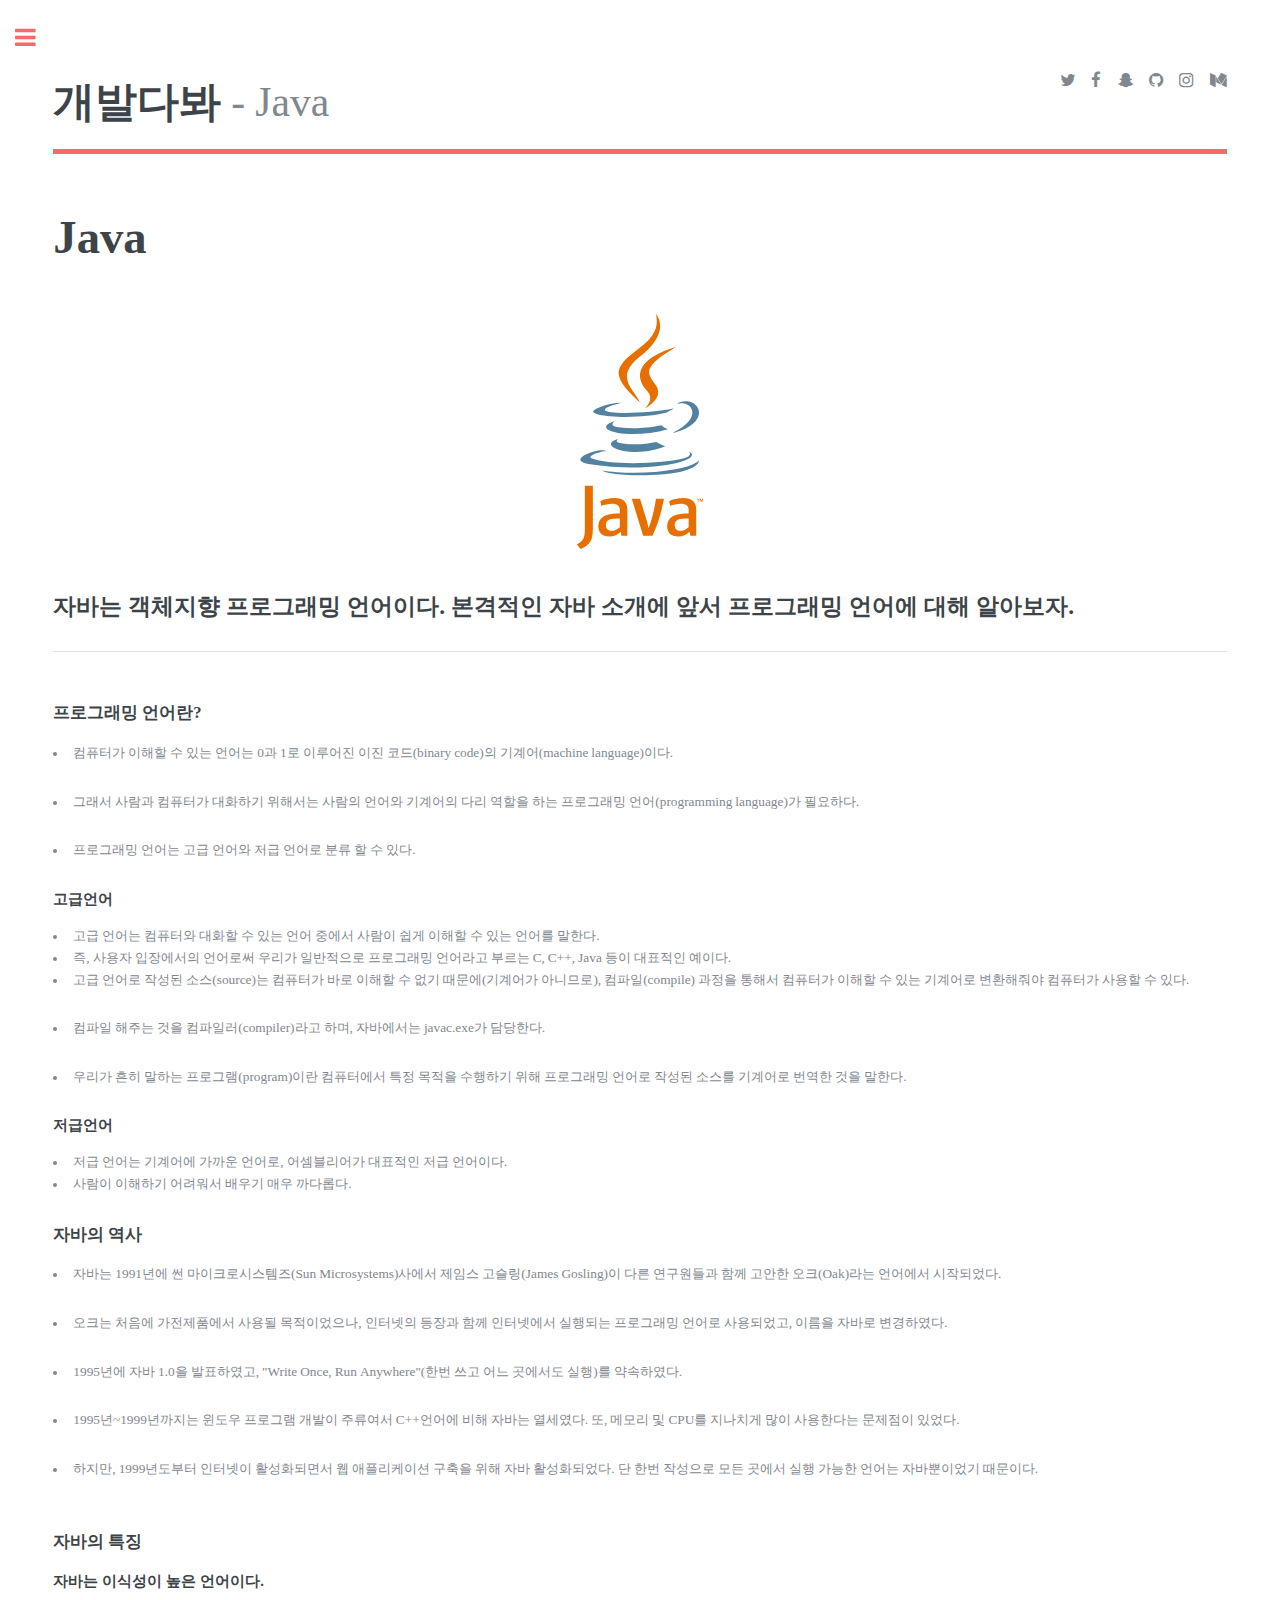
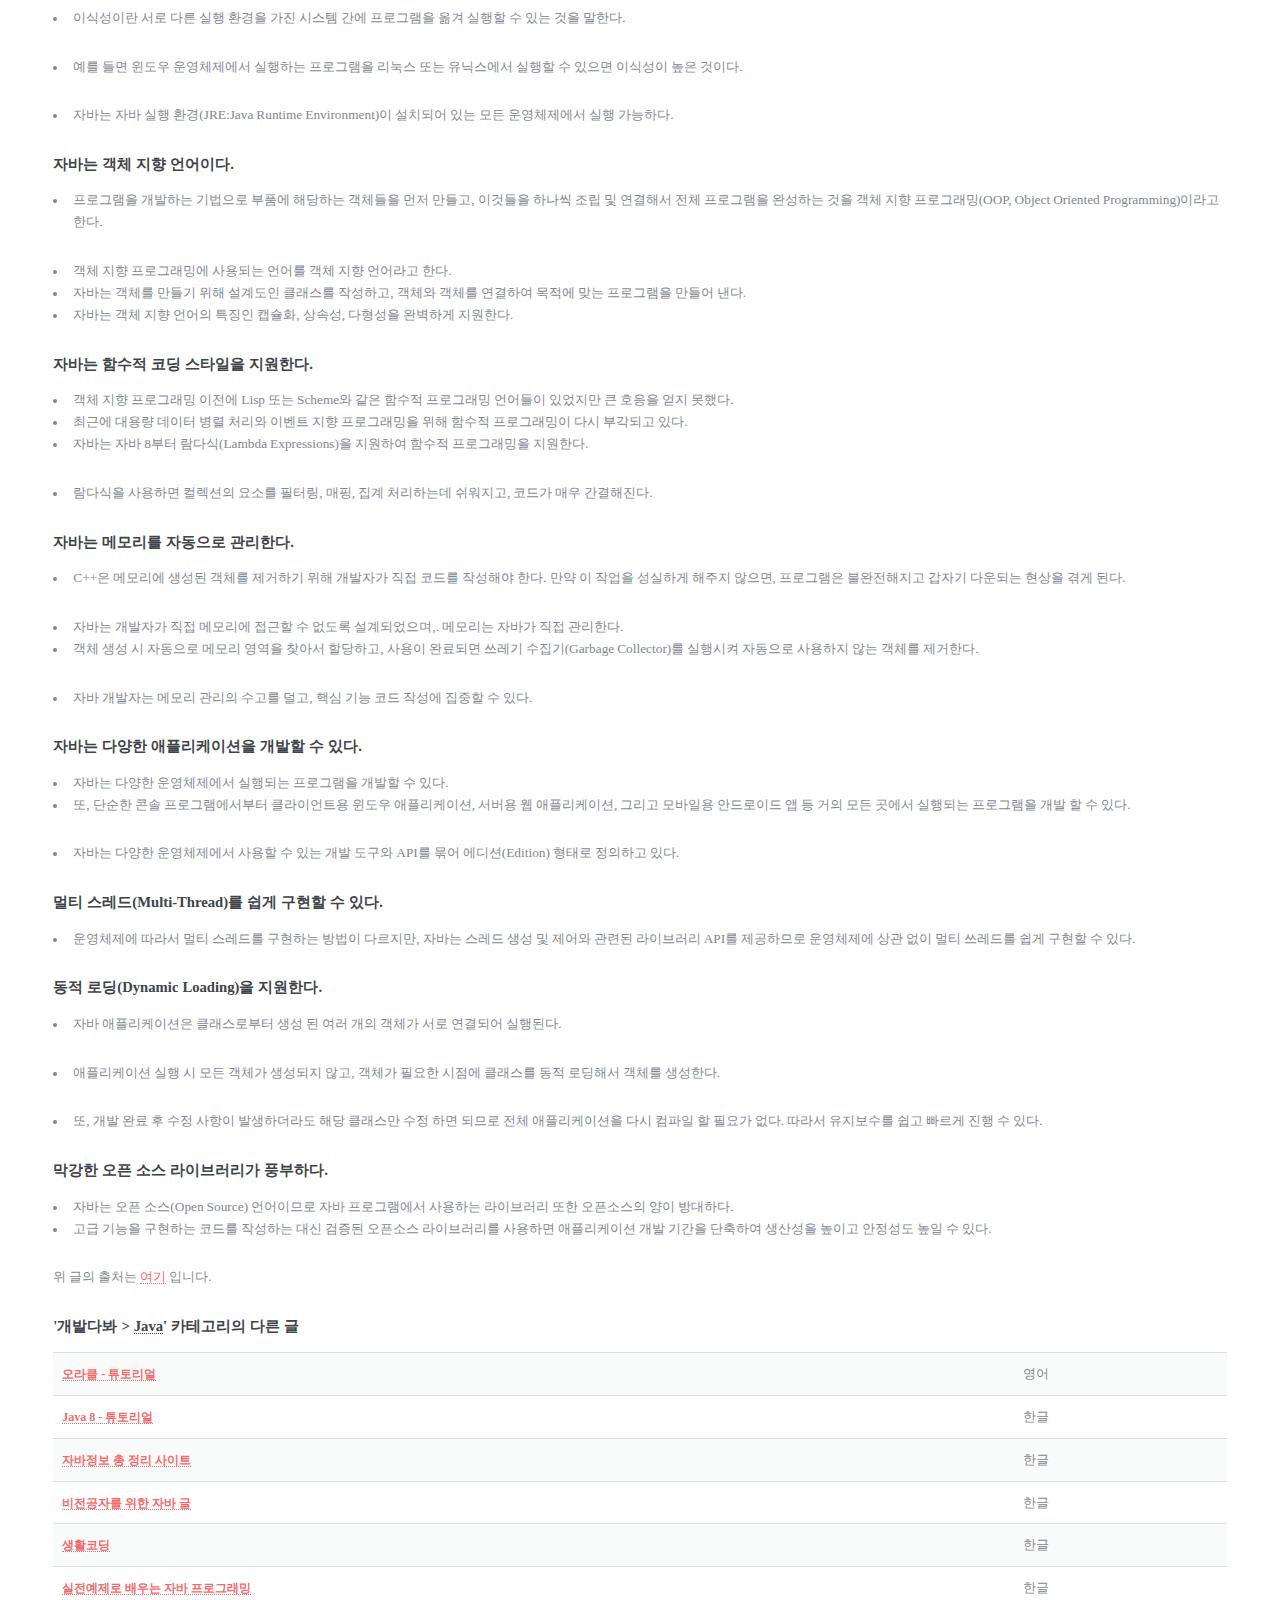
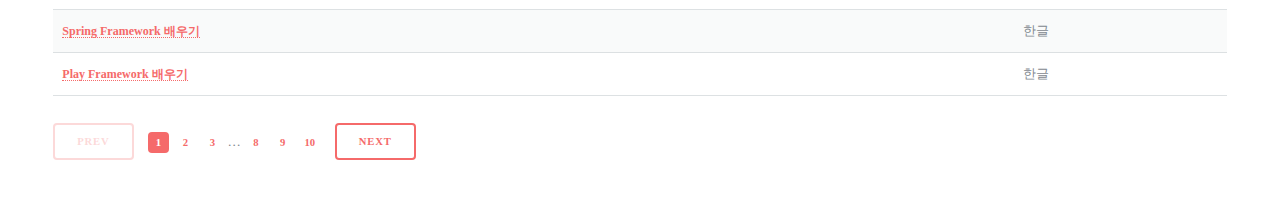
==== commit dc584a01: "세부페이지 완성" ====
--- a/java/java_list.html
+++ b/java/java_list.html
@@ -29,13 +29,20 @@
             <!-- Header -->
             <header id="header">
                 <a href="../index.html" class="logo"><strong>개발다봐</strong> - Java</a>
-                <!--<ul class="icons">
-                    <li><a href="#" class="icon fa-twitter"><span class="label">Twitter</span></a></li>
-                    <li><a href="#" class="icon fa-facebook"><span class="label">Facebook</span></a></li>
-                    <li><a href="#" class="icon fa-snapchat-ghost"><span class="label">Snapchat</span></a></li>
-                    <li><a href="#" class="icon fa-instagram"><span class="label">Instagram</span></a></li>
-                    <li><a href="#" class="icon fa-medium"><span class="label">Medium</span></a></li>
-                </ul>-->
+                <ul class="icons">
+                    <li><a href="https://twitter.com/?lang=ko" class="icon fa-twitter" target="_blank"><span
+                            class="label">Twitter</span></a></li>
+                    <li><a href="https://ko-kr.facebook.com/" class="icon fa-facebook" target="_blank"><span
+                            class="label">Facebook</span></a></li>
+                    <li><a href="https://www.snapchat.com/" class="icon fa-snapchat-ghost" target="_blank"><span
+                            class="label">Snapchat</span></a></li>
+                    <li><a href="https://github.com/" class="icon fa-github" target="_blank"><span
+                            class="label">Github</span></a></li>
+                    <li><a href="https://www.instagram.com/" class="icon fa-instagram" target="_blank"><span
+                            class="label">Instagram</span></a></li>
+                    <li><a href="https://medium.com/" class="icon fa-medium" target="_blank"><span
+                            class="label">Medium</span></a></li>
+                </ul>
             </header>
 
             <!-- Content -->
@@ -46,77 +53,203 @@
 
                 <span class="image main"><img src="../images/java_list.svg" alt=""/></span>
 
-                <p>Donec eget ex magna. Interdum et malesuada fames ac ante ipsum primis in faucibus. Pellentesque
-                    venenatis dolor imperdiet dolor mattis sagittis. Praesent rutrum sem diam, vitae egestas enim auctor
-                    sit amet. Pellentesque leo mauris, consectetur id ipsum sit amet, fergiat. Pellentesque in mi eu
-                    massa lacinia malesuada et a elit. Donec urna ex, lacinia in purus ac, pretium pulvinar mauris.
-                    Curabitur sapien risus, commodo eget turpis at, elementum convallis elit. Pellentesque enim turpis,
-                    hendrerit.</p>
-                <p>Lorem ipsum dolor sit amet, consectetur adipiscing elit. Duis dapibus rutrum facilisis. Class aptent
-                    taciti sociosqu ad litora torquent per conubia nostra, per inceptos himenaeos. Etiam tristique
-                    libero eu nibh porttitor fermentum. Nullam venenatis erat id vehicula viverra. Nunc ultrices eros ut
-                    ultricies condimentum. Mauris risus lacus, blandit sit amet venenatis non, bibendum vitae dolor.
-                    Nunc lorem mauris, fringilla in aliquam at, euismod in lectus. Pellentesque habitant morbi tristique
-                    senectus et netus et malesuada fames ac turpis egestas. In non lorem sit amet elit placerat maximus.
-                    Pellentesque aliquam maximus risus, vel sed vehicula.</p>
-                <p>Interdum et malesuada fames ac ante ipsum primis in faucibus. Pellentesque venenatis dolor imperdiet
-                    dolor mattis sagittis. Praesent rutrum sem diam, vitae egestas enim auctor sit amet. Pellentesque
-                    leo mauris, consectetur id ipsum sit amet, fersapien risus, commodo eget turpis at, elementum
-                    convallis elit. Pellentesque enim turpis, hendrerit tristique lorem ipsum dolor.</p>
-
-                <hr class="major"/>
-
-                <h2>Interdum sed dapibus</h2>
-                <p>Donec eget ex magna. Interdum et malesuada fames ac ante ipsum primis in faucibus. Pellentesque
-                    venenatis dolor imperdiet dolor mattis sagittis. Praesent rutrum sem diam, vitae egestas enim auctor
-                    sit amet. Pellentesque leo mauris, consectetur id ipsum sit amet, fergiat. Pellentesque in mi eu
-                    massa lacinia malesuada et a elit. Donec urna ex, lacinia in purus ac, pretium pulvinar mauris.
-                    Curabitur sapien risus, commodo eget turpis at, elementum convallis elit. Pellentesque enim turpis,
-                    hendrerit.</p>
-                <p>Lorem ipsum dolor sit amet, consectetur adipiscing elit. Duis dapibus rutrum facilisis. Class aptent
-                    taciti sociosqu ad litora torquent per conubia nostra, per inceptos himenaeos. Etiam tristique
-                    libero eu nibh porttitor fermentum. Nullam venenatis erat id vehicula viverra. Nunc ultrices eros ut
-                    ultricies condimentum. Mauris risus lacus, blandit sit amet venenatis non, bibendum vitae dolor.
-                    Nunc lorem mauris, fringilla in aliquam at, euismod in lectus. Pellentesque habitant morbi tristique
-                    senectus et netus et malesuada fames ac turpis egestas. In non lorem sit amet elit placerat maximus.
-                    Pellentesque aliquam maximus risus, vel sed vehicula. Interdum et malesuada fames ac ante ipsum
-                    primis in faucibus. Pellentesque venenatis dolor imperdiet dolor mattis sagittis. Praesent rutrum
-                    sem diam, vitae egestas enim auctor sit amet. Pellentesque leo mauris, consectetur id ipsum sit
-                    amet, fersapien risus, commodo eget turpis at, elementum convallis elit. Pellentesque enim turpis,
-                    hendrerit tristique lorem ipsum dolor.</p>
-
-                <hr class="major"/>
-
-                <h2>Magna etiam veroeros</h2>
-                <p>Lorem ipsum dolor sit amet, consectetur adipiscing elit. Duis dapibus rutrum facilisis. Class aptent
-                    taciti sociosqu ad litora torquent per conubia nostra, per inceptos himenaeos. Etiam tristique
-                    libero eu nibh porttitor fermentum. Nullam venenatis erat id vehicula viverra. Nunc ultrices eros ut
-                    ultricies condimentum. Mauris risus lacus, blandit sit amet venenatis non, bibendum vitae dolor.
-                    Nunc lorem mauris, fringilla in aliquam at, euismod in lectus. Pellentesque habitant morbi tristique
-                    senectus et netus et malesuada fames ac turpis egestas. In non lorem sit amet elit placerat maximus.
-                    Pellentesque aliquam maximus risus, vel sed vehicula.</p>
-                <p>Interdum et malesuada fames ac ante ipsum primis in faucibus. Pellentesque venenatis dolor imperdiet
-                    dolor mattis sagittis. Praesent rutrum sem diam, vitae egestas enim auctor sit amet. Pellentesque
-                    leo mauris, consectetur id ipsum sit amet, fersapien risus, commodo eget turpis at, elementum
-                    convallis elit. Pellentesque enim turpis, hendrerit tristique lorem ipsum dolor.</p>
-
-                <hr class="major"/>
-
-                <h2>Lorem aliquam bibendum</h2>
-                <p>Donec eget ex magna. Interdum et malesuada fames ac ante ipsum primis in faucibus. Pellentesque
-                    venenatis dolor imperdiet dolor mattis sagittis. Praesent rutrum sem diam, vitae egestas enim auctor
-                    sit amet. Pellentesque leo mauris, consectetur id ipsum sit amet, fergiat. Pellentesque in mi eu
-                    massa lacinia malesuada et a elit. Donec urna ex, lacinia in purus ac, pretium pulvinar mauris.
-                    Curabitur sapien risus, commodo eget turpis at, elementum convallis elit. Pellentesque enim turpis,
-                    hendrerit.</p>
-                <p>Lorem ipsum dolor sit amet, consectetur adipiscing elit. Duis dapibus rutrum facilisis. Class aptent
-                    taciti sociosqu ad litora torquent per conubia nostra, per inceptos himenaeos. Etiam tristique
-                    libero eu nibh porttitor fermentum. Nullam venenatis erat id vehicula viverra. Nunc ultrices eros ut
-                    ultricies condimentum. Mauris risus lacus, blandit sit amet venenatis non, bibendum vitae dolor.
-                    Nunc lorem mauris, fringilla in aliquam at, euismod in lectus. Pellentesque habitant morbi tristique
-                    senectus et netus et malesuada fames ac turpis egestas. In non lorem sit amet elit placerat maximus.
-                    Pellentesque aliquam maximus risus, vel sed vehicula.</p>
-
+                <div class="tt_article_useless_p_margin">
+                    <h2>자바는 객체지향 프로그래밍 언어이다. 본격적인 자바 소개에 앞서 프로그래밍 언어에 대해 알아보자.</h2>
+                    <hr>
+                    <br>
+                    <h3>프로그래밍 언어란?</h3>
+                    <ul>
+                        <li><p>컴퓨터가 이해할 수 있는 언어는 0과 1로 이루어진 이진 코드(binary
+                            code)의 기계어(machine language)이다.</p></li>
+                        <li><p>그래서 사람과 컴퓨터가 대화하기 위해서는 사람의 언어와 기계어의 다리 역할을 하는 프로그래밍 언어(programming language)가 필요하다.</p>
+                        </li>
+                        <li>프로그래밍 언어는 고급 언어와 저급 언어로 분류 할 수 있다.</li>
+                    </ul>
+                    <h4>고급언어</h4>
+                    <ul>
+                        <li>고급 언어는 컴퓨터와 대화할 수 있는 언어 중에서 사람이 쉽게 이해할 수 있는 언어를 말한다.</li>
+                        <li>즉, 사용자 입장에서의 언어로써 우리가 일반적으로 프로그래밍 언어라고 부르는 C, C++, Java 등이 대표적인 예이다.</li>
+                        <li><p>고급 언어로 작성된 소스(source)는 컴퓨터가 바로 이해할 수 없기 때문에(기계어가 아니므로), 컴파일(compile)
+                            과정을 통해서 컴퓨터가 이해할 수 있는 기계어로 변환해줘야 컴퓨터가 사용할 수 있다.</p></li>
+                        <li><p>컴파일 해주는 것을 컴파일러(compiler)라고 하며,
+                            자바에서는 javac.exe가 담당한다.</p></li>
+                        <li><p>우리가 흔히 말하는 프로그램(program)이란 컴퓨터에서 특정 목적을 수행하기 위해 프로그래밍 언어로 작성된 소스를 기계어로 번역한 것을 말한다.</p>
+                        </li>
+                    </ul>
+                    <h4>저급언어</h4>
+                    <ul>
+                        <li>저급 언어는 기계어에 가까운 언어로, 어셈블리어가 대표적인 저급
+                            언어이다.
+                        </li>
+                        <li>사람이 이해하기 어려워서 배우기 매우 까다롭다.</li>
+                    </ul>
+
+                    <h3>자바의 역사</h3>
+                    <ul>
+                        <li><p>자바는 1991년에 썬 마이크로시스템즈(Sun Microsystems)사에서 제임스
+                            고슬링(James Gosling)이 다른 연구원들과 함께 고안한 오크(Oak)라는 언어에서 시작되었다.</p></li>
+                        <li><p>오크는 처음에 가전제품에서 사용될 목적이었으나, 인터넷의 등장과 함께 인터넷에서 실행되는 프로그래밍 언어로 사용되었고, 이름을 자바로 변경하였다.</p>
+                        </li>
+                        <li><p>1995년에 자바 1.0을 발표하였고, "Write Once, Run
+                            Anywhere"(한번 쓰고 어느 곳에서도 실행)를 약속하였다.</p></li>
+                        <li><p>1995년~1999년까지는 윈도우 프로그램 개발이 주류여서 C++언어에 비해 자바는 열세였다. 또, 메모리 및 CPU를 지나치게 많이 사용한다는 문제점이
+                            있었다.</p></li>
+                        <li><p>하지만, 1999년도부터 인터넷이 활성화되면서 웹 애플리케이션 구축을 위해 자바 활성화되었다. 단 한번 작성으로 모든 곳에서 실행 가능한 언어는 자바뿐이었기
+                            때문이다.</p></li>
+                    </ul>
+                    <br>
+
+                    <h3>자바의 특징</h3>
+                    <h4>자바는 이식성이 높은 언어이다.</h4>
+                    <ul>
+                        <li><p>이식성이란 서로 다른 실행 환경을 가진 시스템 간에 프로그램을 옮겨 실행할 수 있는 것을 말한다.</p></li>
+                        <li><p>예를 들면 윈도우 운영체제에서 실행하는 프로그램을 리눅스 또는 유닉스에서 실행할 수 있으면 이식성이 높은 것이다.</p></li>
+                        <li><p>자바는 자바 실행 환경(JRE:Java Runtime
+                            Environment)이 설치되어 있는 모든 운영체제에서 실행 가능하다.</p></li>
+                    </ul>
+                    <h4>자바는 객체 지향 언어이다.</h4>
+                    <ul>
+                        <li><p>프로그램을 개발하는 기법으로 부품에 해당하는 객체들을 먼저 만들고, 이것들을 하나씩 조립 및 연결해서 전체 프로그램을 완성하는 것을 객체 지향
+                            프로그래밍(OOP, Object Oriented
+                            Programming)이라고 한다.</p></li>
+                        <li>객체 지향 프로그래밍에 사용되는 언어를 객체 지향 언어라고 한다.</li>
+                        <li>자바는 객체를 만들기 위해 설계도인 클래스를 작성하고, 객체와 객체를 연결하여 목적에 맞는 프로그램을 만들어 낸다.</li>
+                        <li>자바는 객체 지향 언어의 특징인 캡슐화, 상속성, 다형성을 완벽하게 지원한다.</li>
+                    </ul>
+                    <h4>자바는 함수적 코딩 스타일을 지원한다.</h4>
+                    <ul>
+                        <li>객체 지향 프로그래밍 이전에 Lisp 또는 Scheme와 같은 함수적 프로그래밍 언어들이 있었지만 큰 호응을 얻지 못했다.</li>
+                        <li>최근에 대용량 데이터 병렬 처리와 이벤트 지향 프로그래밍을 위해 함수적 프로그래밍이 다시 부각되고 있다.</li>
+                        <li><p>자바는 자바 8부터 람다식(Lambda Expressions)을
+                            지원하여 함수적 프로그래밍을 지원한다.</p></li>
+                        <li>람다식을 사용하면 컬렉션의 요소를 필터링, 매핑, 집계 처리하는데 쉬워지고, 코드가 매우 간결해진다.</li>
+                    </ul>
+                    <h4>자바는 메모리를 자동으로 관리한다.</h4>
+                    <ul>
+                        <li><p>C++은 메모리에 생성된 객체를 제거하기 위해 개발자가 직접 코드를 작성해야 한다. 만약 이 작업을 성실하게 해주지 않으면, 프로그램은 불완전해지고 갑자기
+                            다운되는 현상을 겪게 된다.</p></li>
+                        <li>자바는 개발자가 직접 메모리에 접근할 수 없도록 설계되었으며,. 메모리는 자바가 직접 관리한다.</li>
+                        <li><p>객체 생성 시 자동으로 메모리 영역을 찾아서 할당하고, 사용이 완료되면 쓰레기
+                            수집기(Garbage Collector)를 실행시켜 자동으로 사용하지 않는 객체를 제거한다.</p></li>
+                        <li>자바 개발자는 메모리 관리의 수고를 덜고, 핵심 기능 코드 작성에 집중할 수 있다.</li>
+                    </ul>
+                    <h4>자바는 다양한 애플리케이션을 개발할 수 있다.</h4>
+                    <ul>
+                        <li>자바는 다양한 운영체제에서 실행되는 프로그램을 개발할 수 있다.</li>
+                        <li><p>또, 단순한 콘솔 프로그램에서부터 클라이언트용 윈도우 애플리케이션, 서버용 웹 애플리케이션, 그리고 모바일용 안드로이드 앱 등 거의 모든 곳에서 실행되는
+                            프로그램을 개발 할 수 있다.</p></li>
+                        <li><p>자바는 다양한 운영체제에서 사용할 수 있는 개발 도구와 API를 묶어 에디션(Edition) 형태로 정의하고 있다.</p></li>
+                    </ul>
+                    <h4>멀티 스레드(Multi-Thread)를 쉽게 구현할 수 있다.</h4>
+                    <ul>
+                        <li><p>운영체제에 따라서 멀티 스레드를 구현하는 방법이 다르지만, 자바는 스레드 생성 및 제어와 관련된 라이브러리 API를 제공하므로 운영체제에 상관 없이 멀티
+                            쓰레드를 쉽게 구현할 수 있다.</p></li>
+                    </ul>
+                    <h4>동적 로딩(Dynamic Loading)을 지원한다.</h4>
+                    <ul>
+                        <li><p>자바 애플리케이션은 클래스로부터 생성 된 여러 개의 객체가 서로 연결되어 실행된다.</p></li>
+                        <li><p>애플리케이션 실행 시 모든 객체가 생성되지 않고, 객체가 필요한 시점에
+                            클래스를 동적 로딩해서 객체를 생성한다.</p></li>
+                        <li><p>또, 개발 완료 후 수정 사항이 발생하더라도 해당 클래스만 수정 하면 되므로 전체 애플리케이션을 다시 컴파일 할 필요가 없다. 따라서 유지보수를 쉽고 빠르게
+                            진행 수 있다.</p></li>
+                    </ul>
+                    <h4>막강한 오픈 소스 라이브러리가 풍부하다.</h4>
+                    <ul>
+                        <li>자바는 오픈 소스(Open Source) 언어이므로 자바 프로그램에서 사용하는 라이브러리 또한 오픈소스의 양이 방대하다.</li>
+                        <li><p>고급 기능을 구현하는 코드를 작성하는 대신 검증된 오픈소스 라이브러리를 사용하면 애플리케이션 개발 기간을 단축하여 생산성을 높이고 안정성도 높일 수
+                            있다.</p></li>
+                    </ul>
+                    <p>위 글의 출처는 <a
+                            href="http://hoonmaro.tistory.com/9"
+                            target="_blank">여기</a> 입니다.</p>
+
+                    <div class="another_category another_category_color_gray">
+                        <h4>'개발다봐&nbsp;&gt;&nbsp;<a href="java_list.html">Java</a>'
+                            카테고리의 다른 글</h4>
+                        <table>
+                            <tbody>
+                            <tr>
+                                <th>
+                                    <a href="http://docs.oracle.com/javase/tutorial/">오라클 - 튜토리얼</a>
+                                </th>
+                                <td>
+                                    영어
+                                </td>
+                            </tr>
+                            <tr>
+                                <th>
+                                    <a href="https://github.com/yakmoz/ref/blob/master/java/java%208%20tutorial.md">Java
+                                        8 - 튜토리얼</a>
+                                </th>
+                                <td>
+                                    한글
+                                </td>
+                            </tr>
+                            <tr>
+                                <th>
+                                    <a href="http://silverbullet.tistory.com/entry/java-%EA%B0%95%EC%A2%8C">자바정보 총 정리
+                                        사이트</a>
+                                </th>
+                                <td>
+                                    한글
+                                </td>
+                            </tr>
+                            <tr>
+                                <th>
+                                    <a href="http://50001.com/sub/forstart.htm">비전공자를 위한 자바 글</a>
+                                </th>
+                                <td>
+                                    한글
+                                </td>
+                            </tr>
+                            <tr>
+                                <th>
+                                    <a href="https://opentutorials.org/course/1223">생활코딩</a>
+                                </th>
+                                <td>
+                                    한글
+                                </td>
+                            </tr>
+                            <tr>
+                                <th>
+                                    <a href="http://cris.joongbu.ac.kr/course/java/">실전예제로 배우는 자바 프로그래밍</a>
+                                </th>
+                                <td>
+                                    한글
+                                </td>
+                            </tr>
+                            <tr>
+                                <th>
+                                    <a href="http://ooz.co.kr/170">Spring Framework 배우기</a>
+                                </th>
+                                <td>
+                                    한글
+                                </td>
+                            </tr>
+                            <tr>
+                                <th>
+                                    <a href="http://iam1492.tistory.com/entry/Play-framework%EC%9C%BC%EB%A1%9C-%EB%B8%94%EB%A1%9C%EA%B7%B8-%EA%B0%9C%EB%B0%9C%ED%95%98%EA%B8%B0-1">Play
+                                        Framework 배우기</a>
+                                </th>
+                                <td>
+                                    한글
+                                </td>
+                            </tr>
+                            </tbody>
+                        </table>
+                    </div>
+                    <ul class="pagination">
+                        <li><span class="button disabled">Prev</span></li>
+                        <li><a href="#" class="page active">1</a></li>
+                        <li><a href="#" class="page">2</a></li>
+                        <li><a href="#" class="page">3</a></li>
+                        <li><span>&hellip;</span></li>
+                        <li><a href="#" class="page">8</a></li>
+                        <li><a href="#" class="page">9</a></li>
+                        <li><a href="#" class="page">10</a></li>
+                        <li><a href="#" class="button">Next</a></li>
+                    </ul>
+                </div>
             </section>
 
         </div>
@@ -127,16 +260,16 @@
         <div class="inner">
 
             <!-- Search -->
-            <section id="search" class="alt">
+            <!--<section id="search" class="alt">
                 <form method="post" action="#">
                     <input type="text" name="query" id="query" placeholder="Search"/>
                 </form>
-            </section>
+            </section>-->
 
             <!-- Menu -->
             <nav id="menu">
                 <header class="major">
-                    <h2>Menu</h2>
+                    <h4>Menu</h4>
                 </header>
                 <ul>
                     <li><a href="../index.html">Homepage</a></li>
@@ -145,11 +278,22 @@
                         <ul>
                             <li><a href="../kotlin/kotlin_list.html">Kotlin 소개</a></li>
                             <li><a href="https://kotlinlang.org/docs/tutorials/">튜토리얼 (영어)</a></li>
-                            <li><a href="http://import.re/kotlin_on_android/#1">허재위의 코틀린 설명 (한글)</a></li>
                             <li>
                                 <a href="https://docs.google.com/document/d/1ReS3ep-hjxWA8kZi0YqDbEhCqTt29hG8P44aA9W0DM8/edit#heading=h.qaif7to7hypj">JakeWharton의
                                     문서 (영어)</a></li>
                             <li><a href="https://antonioleiva.com/kotlin/">Antonio Leiva의 강의 (영어)</a></li>
+                            <hr>
+                            <li><a href="http://kotlin.kr/">코틀린 코리아 웹사이트 (한글)</a></li>
+                            <li><a href="https://news.realm.io/kr/news/android-kotlin/">Realm 블로그: Kotlin (한글)</a></li>
+                            <li><a href="https://news.realm.io/kr/news/compose-everything-rx-kotlin">허재위님의 드로이드나이츠
+                                발표 (한글)</a></li>
+                            <li><a href="http://import.re/kotlin_on_android/#1">허재위님의 코틀린 설명 (한글)</a></li>
+                            <li><a href="https://news.realm.io/kr/news/kotlin-let-run-apply-lateinit/">허재위님의 예제로 배우는
+                                아름다운 코틀린 (한글)</a></li>
+                            <li><a href="https://www.udemy.com/the_next_android_kotlin/?couponCode=B-ARTICLE279933">권태환
+                                님의 한국어 Kotlin 강의 (한글,유료)</a></li>
+                            <li><a href="https://news.realm.io/kr/news/kotlin-1/">김용욱님의 코틀린 시리즈 (한글)</a></li>
+                            <li><a href="https://news.realm.io/kr/news/kotlin-intro/">김상우님의 코틀린 소개 (한글)</a></li>
                         </ul>
                     </li>
                     <li>
@@ -160,12 +304,14 @@
                                 (한글)</a></li>
                             <li><a href="http://www.scala-lang.org/api/current/scala/index.html">API Docs (영어)</a></li>
                             <li><a href="https://twitter.github.io/scala_school/ko/">스칼라학교 (한글)</a></li>
+                            <li><a href="https://ppassa.wordpress.com/2012/02/19/getting_started_scala/">최세윤님의 스칼라 강의
+                                (한글)</a></li>
                         </ul>
                     </li>
                     <li>
                         <span class="opener">Java</span>
                         <ul>
-                            <li><a href="java_list.html">Java 소개</a></li>
+                            <li><a href="../java/java_list.html">Java 소개</a></li>
                             <li><a href="http://docs.oracle.com/javase/tutorial/">튜토리얼 (오라클 - 영어)</a></li>
                             <li><a href="https://github.com/yakmoz/ref/blob/master/java/java%208%20tutorial.md">튜토리얼
                                 (Java 8 - 한글)</a></li>
@@ -266,7 +412,8 @@
                             <!-- Framework -->
                             <hr>
                             Framework
-                            <li><a href="https://www.slideshare.net/findstar/xecon2014-laravel">Laravel Framework 란? (한글, 실습가능)</a></li>
+                            <li><a href="https://www.slideshare.net/findstar/xecon2014-laravel">Laravel Framework 란?
+                                (한글, 실습가능)</a></li>
                             <li><a href="https://laravel.com/docs/5.4/">Laravel Framework (영어, 업데이트반영이 빠름)</a></li>
                             <li><a href="https://www.laravel.co.kr/">Laravel 코리아 (한글, 업데이트반영이 늦음)</a></li>
                             <li><a href="https://laravel.kr/">Laravel 코리아 커뮤니티 (한글, 업데이트반영이 늦음)</a></li>
@@ -278,7 +425,7 @@
             <!-- Section -->
             <section>
                 <header class="major">
-                    <h2>개발 작업물</h2>
+                    <h4>개발 작업물</h4>
                 </header>
                 <div class="mini-posts">
                     <article>
@@ -303,7 +450,7 @@
             <!-- Section -->
             <section>
                 <header class="major">
-                    <h2>개발자 정보</h2>
+                    <h4>개발자 정보</h4>
                 </header>
                 <p>가천대학교를 다니는 컴퓨터공학과 학생입니다. IT 산업체를 다니며 실력을 쌓았습니다.</p>
                 <div> 사용 경력 <br/>
